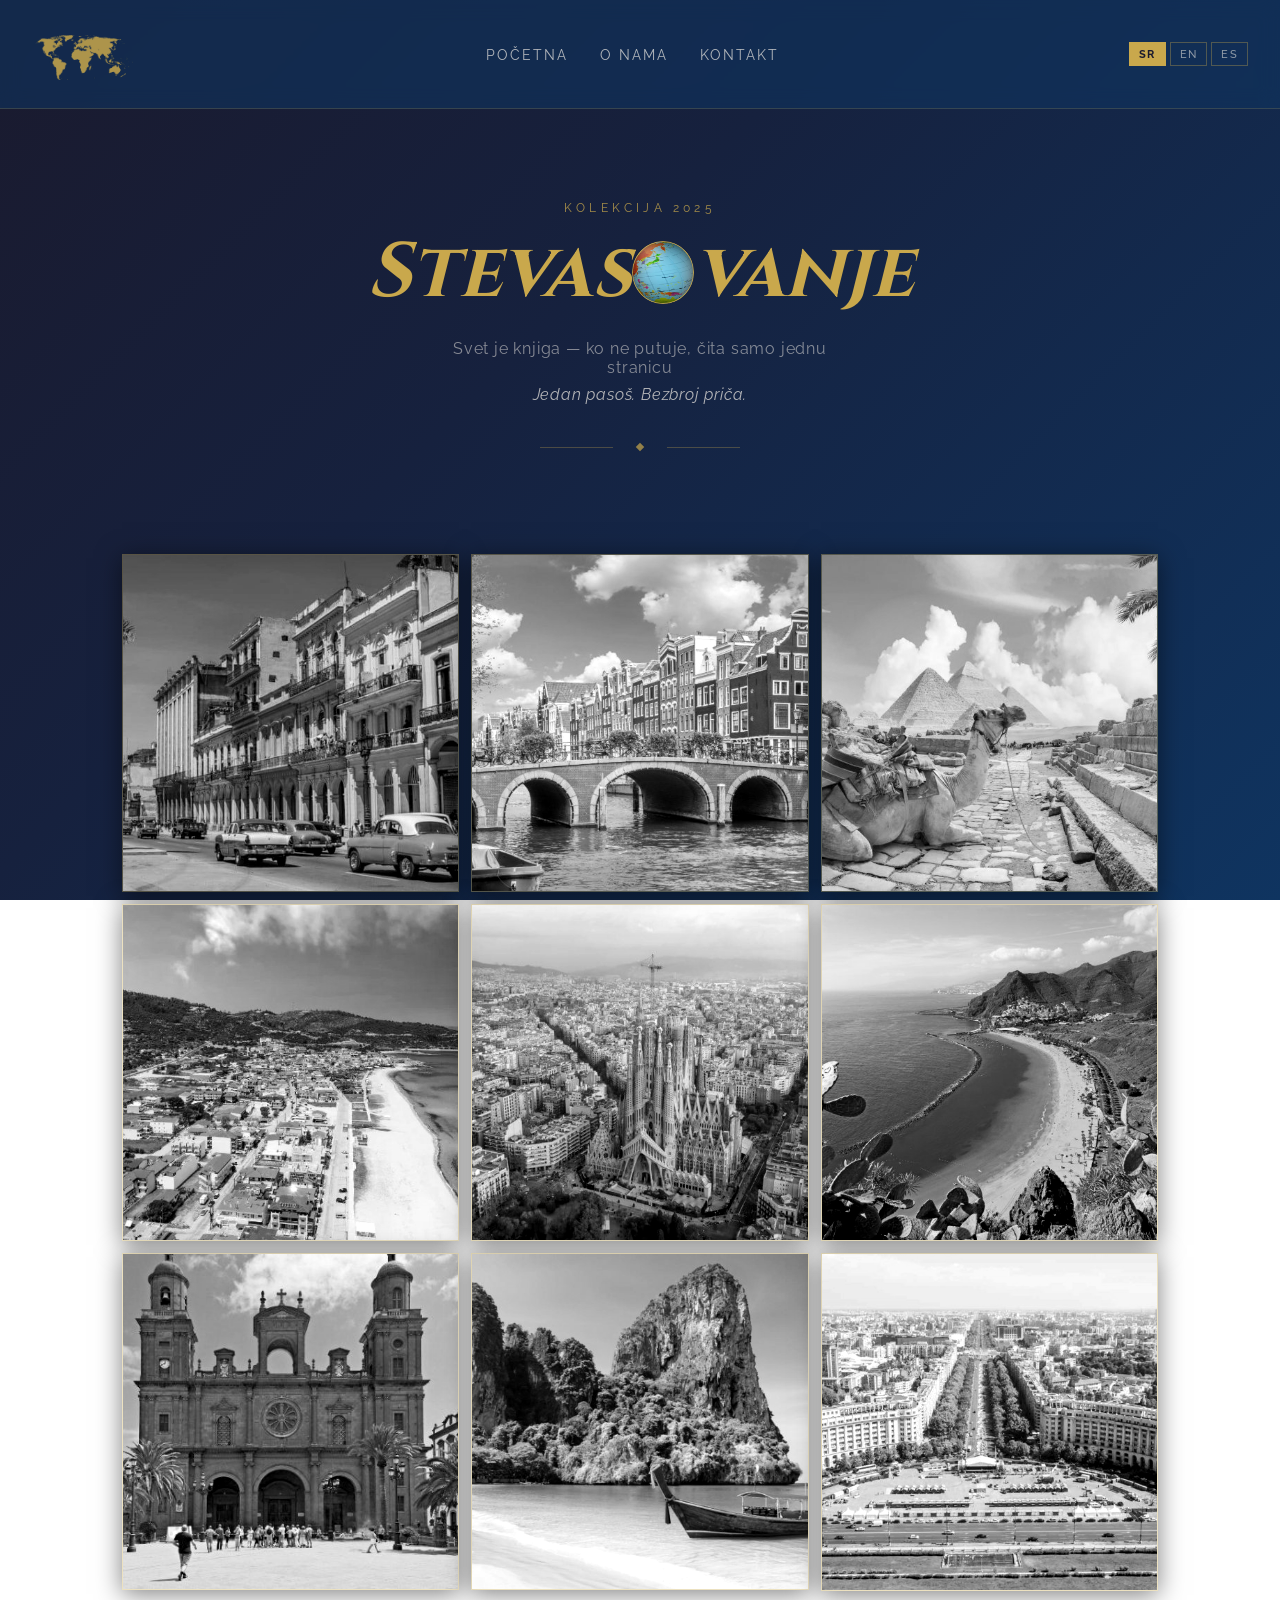
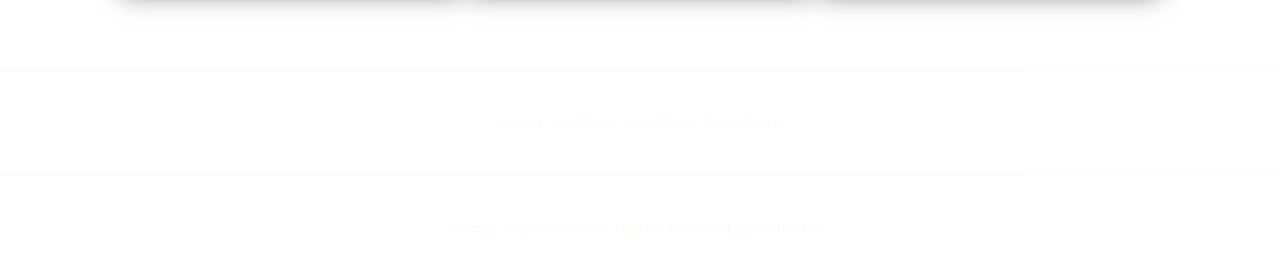
==== index.html @ 8afc9190 "REVERT TO 951b0dfa index.html - radna verzija" ====
<!DOCTYPE html>
<html lang="sr">
<head>
  <meta charset="UTF-8" />
  <meta name="viewport" content="width=device-width, initial-scale=1.0"/>
  <title>Galerija</title>
  <link rel="stylesheet" href="https://cdnjs.cloudflare.com/ajax/libs/bulma/0.9.4/css/bulma.min.css"/>
  <link href="https://fonts.googleapis.com/css2?family=Cinzel:wght@400;700&family=Raleway:wght@300;400;500&family=Lora:ital,wght@0,400;0,500;1,400&display=swap" rel="stylesheet"/>
  <style>
    :root {
      --gold: #c9a84c;
      --dark: #1a1a2e;
      --light: #f5f0e8;
    }

    *, *::before, *::after { box-sizing: border-box; }

    html, body {
      background: linear-gradient(135deg, #1a1a2e 0%, #16213e 40%, #0f3460 100%);
      background-attachment: fixed;
      color: var(--light);
      font-family: 'Raleway', sans-serif;
      margin: 0;
      padding: 0;
      min-height: 100vh;
    }

    /* WORLD MAP LOGO */
    .nav-worldmap {
      height: 60px;
      width: auto;
      display: block;
      opacity: 0.85;
      transition: opacity 0.3s;
    }
    .nav-logo:hover .nav-worldmap {
      opacity: 1;
    }
    @media (max-width: 768px) {
      .nav-worldmap { height: 42px; }
    }

    /* NAV */
    nav.navbar {
      background: rgba(15, 52, 96, 0.6);
      padding: 1.5rem 2rem;
      display: flex;
      justify-content: space-between;
      align-items: center;
      border-bottom: 1px solid rgba(201,168,76,0.2);
      position: sticky;
      top: 0;
      z-index: 100;
      backdrop-filter: blur(10px);
    }

    .nav-logo {
      font-family: 'Cinzel', serif;
      font-size: 1.5rem;
      color: var(--gold);
      letter-spacing: 0.1em;
      text-transform: uppercase;
    }

    .nav-links {
      display: flex;
      gap: 2rem;
      list-style: none;
      margin: 0;
      padding: 0;
    }

    .nav-links a {
      color: var(--light);
      text-decoration: none;
      font-size: 0.85rem;
      letter-spacing: 0.15em;
      text-transform: uppercase;
      opacity: 0.7;
      transition: opacity 0.3s, color 0.3s;
    }

    .nav-links a:hover {
      opacity: 1;
      color: var(--gold);
    }

    /* HERO */
    .hero-section {
      text-align: center;
      padding: 5rem 2rem 3rem;
    }

    .hero-eyebrow {
      font-size: 0.75rem;
      letter-spacing: 0.35em;
      text-transform: uppercase;
      color: var(--gold);
      opacity: 0.8;
      margin-bottom: 1rem;
    }

    .hero-title {
      font-family: 'Cinzel', serif;
      font-size: clamp(2.5rem, 6vw, 5rem);
      font-weight: 700;
      line-height: 1.1;
      margin: 0 auto 1.5rem;
      max-width: 700px;
      color: var(--light);
    }

    .hero-title span {
      color: var(--gold);
      font-style: italic;
    }

    .hero-subtitle {
      font-size: 1rem;
      opacity: 0.5;
      letter-spacing: 0.05em;
      max-width: 400px;
      margin: 0 auto;
    }

    /* DIVIDER */
    .divider {
      display: flex;
      align-items: center;
      gap: 1.5rem;
      max-width: 200px;
      margin: 2.5rem auto;
    }

    .divider-line {
      flex: 1;
      height: 1px;
      background: var(--gold);
      opacity: 0.3;
    }

    .divider-diamond {
      width: 6px;
      height: 6px;
      background: var(--gold);
      transform: rotate(45deg);
      opacity: 0.7;
    }

    /* GALLERY GRID */
    .gallery-section {
      padding: 1rem 2rem 5rem;
      max-width: 1100px;
      margin: 0 auto;
    }

    .gallery-grid {
      display: grid;
      grid-template-columns: repeat(3, 1fr);
      gap: 12px;
    }

    .gallery-item {
      position: relative;
      overflow: hidden;
      aspect-ratio: 1 / 1;
      cursor: pointer;
      border: 1px solid rgba(201,168,76,0.35);
      box-shadow: 0 4px 24px rgba(0,0,0,0.5);
      background: rgba(255,255,255,0.03);
    }

    .gallery-item img {
      width: 100%;
      height: 100%;
      object-fit: cover;
      display: block;
      filter: grayscale(100%) contrast(1.1);
      transition: filter 0.6s ease, transform 0.6s ease;
    }

    .gallery-item:hover img {
      filter: grayscale(0%) contrast(1.05);
      transform: scale(1.04);
    }

    /* Overlay caption */
    .gallery-overlay {
      position: absolute;
      bottom: 0;
      left: 0;
      right: 0;
      padding: 1.2rem 1rem 0.8rem;
      background: linear-gradient(to top, rgba(0,0,0,0.75) 0%, transparent 100%);
      transform: translateY(100%);
      transition: transform 0.4s ease;
      text-align: left;
    }

    .gallery-item:hover .gallery-overlay {
      transform: translateY(0);
    }

    .gallery-overlay-title {
      font-family: 'Cinzel', serif;
      font-size: 1rem;
      color: #fff;
      margin: 0;
    }

    .gallery-overlay-sub {
      font-size: 0.72rem;
      color: var(--gold);
      letter-spacing: 0.1em;
      text-transform: uppercase;
      margin-top: 2px;
    }

    /* Corner accents on hover */
    .gallery-item::before,
    .gallery-item::after {
      content: '';
      position: absolute;
      width: 20px;
      height: 20px;
      opacity: 0;
      transition: opacity 0.4s ease;
      z-index: 2;
      pointer-events: none;
    }

    .gallery-item::before {
      top: 8px;
      left: 8px;
      border-top: 1.5px solid var(--gold);
      border-left: 1.5px solid var(--gold);
    }

    .gallery-item::after {
      bottom: 8px;
      right: 8px;
      border-bottom: 1.5px solid var(--gold);
      border-right: 1.5px solid var(--gold);
    }

    .gallery-item:hover::before,
    .gallery-item:hover::after {
      opacity: 1;
    }

    /* FOOTER */
    footer {
      border-top: 1px solid rgba(201,168,76,0.15);
      text-align: center;
      padding: 2rem;
      font-size: 0.78rem;
      letter-spacing: 0.1em;
      opacity: 0.35;
      text-transform: uppercase;
    }

    /* FADE IN ANIMATION */
    @keyframes fadeUp {
      from { opacity: 0; transform: translateY(24px); }
      to   { opacity: 1; transform: translateY(0); }
    }

    .gallery-item {
      animation: fadeUp 0.6s ease both;
    }
    .gallery-item:nth-child(1) { animation-delay: 0.05s; }
    .gallery-item:nth-child(2) { animation-delay: 0.10s; }
    .gallery-item:nth-child(3) { animation-delay: 0.15s; }
    .gallery-item:nth-child(4) { animation-delay: 0.20s; }
    .gallery-item:nth-child(5) { animation-delay: 0.25s; }
    .gallery-item:nth-child(6) { animation-delay: 0.30s; }
    .gallery-item:nth-child(7) { animation-delay: 0.35s; }
    .gallery-item:nth-child(8) { animation-delay: 0.40s; }
    .gallery-item:nth-child(9) { animation-delay: 0.45s; }

    /* DESTINATION PAGE */
    .dest-page {
      display: none;
      position: fixed;
      top: 0; left: 0; right: 0; bottom: 0;
      background: linear-gradient(135deg, #1a1a2e 0%, #16213e 40%, #0f3460 100%);
      z-index: 1000;
      overflow-y: auto;
      animation: fadeIn 0.4s ease;
    }

    .dest-page.active {
      display: block;
    }

    @keyframes fadeIn {
      from { opacity: 0; }
      to   { opacity: 1; }
    }

    .dest-header {
      position: relative;
      height: 420px;
      overflow: hidden;
    }

    .dest-header-img {
      width: 100%;
      height: 100%;
      object-fit: cover;
      filter: brightness(0.55);
    }

    .dest-header-content {
      position: absolute;
      bottom: 2.5rem;
      left: 3rem;
    }

    .dest-back-btn {
      position: absolute;
      top: 1.5rem;
      left: 2rem;
      background: rgba(0,0,0,0.4);
      border: 1px solid rgba(201,168,76,0.5);
      color: var(--gold);
      font-family: 'Raleway', sans-serif;
      font-size: 0.8rem;
      letter-spacing: 0.15em;
      text-transform: uppercase;
      padding: 0.5rem 1.2rem;
      cursor: pointer;
      backdrop-filter: blur(6px);
      transition: background 0.3s, color 0.3s;
      z-index: 10;
    }

    .dest-back-btn:hover {
      background: var(--gold);
      color: #000;
    }

    .dest-title {
      font-family: 'Cinzel', serif;
      font-size: clamp(2rem, 5vw, 4rem);
      color: #fff;
      margin: 0 0 0.3rem;
      text-shadow: 0 2px 20px rgba(0,0,0,0.5);
    }

    .dest-subtitle-tag {
      font-size: 0.78rem;
      letter-spacing: 0.2em;
      text-transform: uppercase;
      color: var(--gold);
    }

    .dest-body {
      max-width: 900px;
      margin: 0 auto;
      padding: 3rem 2rem 5rem;
    }

    .dest-text {
      font-family: 'Raleway', sans-serif;
      font-size: 1.05rem;
      line-height: 1.9;
      color: rgba(245,240,232,0.85);
      margin-bottom: 3rem;
      white-space: pre-wrap;
    }

    .dest-text.placeholder {
      opacity: 0.35;
      font-style: italic;
    }

    .dest-gallery-title {
      font-family: 'Cinzel', serif;
      font-size: 1.5rem;
      color: var(--gold);
      margin-bottom: 1.2rem;
      padding-bottom: 0.6rem;
      border-bottom: 1px solid rgba(201,168,76,0.2);
    }

    .dest-gallery-grid {
      display: grid;
      grid-template-columns: repeat(3, 1fr);
      gap: 10px;
    }

    .dest-gallery-grid img {
      width: 100%;
      aspect-ratio: 4/3;
      object-fit: cover;
      border: 1px solid rgba(201,168,76,0.2);
      transition: transform 0.4s ease, filter 0.4s ease;
      filter: grayscale(100%);
    }

    .dest-gallery-grid img:hover {
      transform: scale(1.03);
      filter: grayscale(0%);
    }

    .dest-placeholder-gallery {
      text-align: center;
      padding: 3rem;
      border: 1px dashed rgba(201,168,76,0.25);
      color: rgba(245,240,232,0.3);
      font-style: italic;
      font-size: 0.9rem;
      letter-spacing: 0.05em;
    }


    /* ============ MOBILE RESPONSIVE ============ */
    @media (max-width: 768px) {

      /* NAV - hamburger menu */
      nav.navbar {
        padding: 1rem 1.2rem;
        flex-wrap: wrap;
        gap: 0;
        position: relative;
      }

      .nav-logo {
        font-size: 1.1rem;
      }



      .nav-links {
        display: none;
        flex-direction: column;
        gap: 0;
        width: 100%;
        padding: 0.5rem 0 1rem;
        border-top: 1px solid rgba(201,168,76,0.3);
        margin-top: 0.8rem;
        background: rgba(10, 30, 60, 0.97);
        position: absolute;
        top: 100%;
        left: 0;
        right: 0;
        z-index: 999;
        padding: 0.5rem 1.5rem 1rem;
        box-shadow: 0 8px 24px rgba(0,0,0,0.5);
      }

      .nav-links.open {
        display: flex;
      }

      .nav-links li {
        list-style: none;
        width: 100%;
      }

      .nav-links li a {
        display: block;
        padding: 1rem 0;
        font-size: 1rem;
        letter-spacing: 0.15em;
        border-bottom: 1px solid rgba(201,168,76,0.15);
        color: var(--light) !important;
        opacity: 1 !important;
      }

      .nav-links li:last-child a {
        border-bottom: none;
      }

      /* HERO */
      .hero-section {
        padding: 3rem 1.5rem 2rem;
      }

      .hero-subtitle {
        font-size: 0.9rem;
        max-width: 100%;
        padding: 0 0.5rem;
      }

      /* GALLERY */
      .gallery-section {
        padding: 0.5rem 0.8rem 3rem;
      }

      .gallery-grid {
        grid-template-columns: repeat(2, 1fr);
        gap: 8px;
      }

      /* On mobile show overlay always visible (no hover) */
      .gallery-overlay {
        transform: translateY(0);
        background: linear-gradient(to top, rgba(0,0,0,0.65) 0%, transparent 100%);
      }

      .gallery-item img {
        filter: grayscale(0%) contrast(1.05);
      }

      .gallery-overlay-title {
        font-size: 0.85rem;
      }

      .gallery-overlay-sub {
        font-size: 0.65rem;
      }

      /* DESTINATION PAGES */
      .dest-header {
        height: 280px;
      }

      .dest-header-content {
        left: 1.5rem;
        bottom: 1.5rem;
      }

      .dest-back-btn {
        top: 1rem;
        left: 1rem;
        padding: 0.4rem 0.9rem;
        font-size: 0.72rem;
      }

      .dest-body {
        padding: 2rem 1.2rem 4rem;
      }

      .dest-gallery-grid {
        grid-template-columns: repeat(2, 1fr);
      }

      .dest-text {
        font-size: 0.95rem;
        margin-bottom: 1.5rem;
      }

      /* O NAMA overlay grid */
      #page-onama .dest-body > div[style*="grid-template-columns:300px"] {
        display: block !important;
      }
    }

    @media (max-width: 480px) {
      .gallery-grid {
        grid-template-columns: 1fr;
        gap: 8px;
      }

      .hero-section {
        padding: 2rem 1rem 1.5rem;
      }

      .dest-header {
        height: 220px;
      }
    }

    /* Hide hamburger on desktop */
    .nav-hamburger {
      display: none;
    }

    @media (max-width: 768px) {
      .nav-hamburger {
        display: flex !important;
        flex-direction: column;
        gap: 6px;
        cursor: pointer;
        padding: 8px;
        background: rgba(201,168,76,0.15);
        border: 1px solid rgba(201,168,76,0.4);
        border-radius: 4px;
        z-index: 200;
      }

      .nav-hamburger span {
        display: block;
        width: 22px;
        height: 2px;
        background: var(--gold);
        transition: all 0.3s ease;
      }

      .nav-hamburger.open span:nth-child(1) { transform: rotate(45deg) translate(5px, 6px); }
      .nav-hamburger.open span:nth-child(2) { opacity: 0; }
      .nav-hamburger.open span:nth-child(3) { transform: rotate(-45deg) translate(5px, -6px); }
    }






    /* O NAMA GRID */
    .onama-grid {
      display: grid;
      grid-template-columns: 280px 1fr;
      gap: 3rem;
      align-items: start;
    }

    @media (max-width: 768px) {
      .onama-grid {
        grid-template-columns: 1fr !important;
        gap: 1.5rem !important;
      }
      .onama-grid > div:first-child {
        position: static !important;
        max-width: 200px;
        margin: 0 auto;
      }
      #page-onama .dest-body {
        padding: 1.5rem 1rem 3rem;
      }
      #page-onama h2 {
        font-size: 1.3rem !important;
      }
      #page-onama .dest-text {
        font-size: 0.9rem;
        margin-bottom: 1rem;
      }
    }

    /* CANVAS GLOBE - hero */
    .hero-title .globe-canvas {
      width: 0.82em;
      height: 0.82em;
    }
    .nav-logo .globe-canvas {
      width: 1.0em;
      height: 1.0em;
      top: -0.08em;
    }

    /* GLOBE O */
    .globe-o {
      display: inline-block;
      width: 0.82em;
      height: 0.82em;
      border-radius: 50%;
      overflow: hidden;
      vertical-align: middle;
      position: relative;
      top: -0.06em;
      border: 1.5px solid rgba(201,168,76,0.8);
      box-shadow: 2px 2px 10px rgba(0,0,0,0.5), inset -4px -3px 10px rgba(0,0,0,0.2);
      perspective: 400px;
    }
    .globe-o-nav {
      width: 1.0em;
      height: 1.0em;
      top: -0.1em;
    }
    .globe-img {
      width: 100%;
      height: 100%;
      object-fit: cover;
      border-radius: 50%;
      animation: spinY 6s linear infinite;
      transform-origin: center center;
    }
    @keyframes spinY {
      0%   { transform: rotateY(0deg); }
      100% { transform: rotateY(360deg); }
    }

    /* CANVAS GLOBE */
    .globe-canvas {
      display: inline-block;
      vertical-align: middle;
      border-radius: 50%;
      position: relative;
      top: -0.05em;
    }
    .hero-title .globe-canvas {
      width: 0.82em;
      height: 0.82em;
    }
    .nav-logo .globe-canvas {
      width: 1.0em;
      height: 1.0em;
      top: -0.08em;
    }

    /* REAL GLOBE SPIN */
    .real-globe-spin {
      display: inline-block;
      width: 0.85em;
      height: 0.85em;
      border-radius: 50%;
      background-image: var(--globe-img);
      background-size: 400% 100%;
      background-position: 0% center;
      animation: realSpin 8s linear infinite;
      box-shadow: 2px 2px 8px rgba(0,0,0,0.5), inset -3px -2px 8px rgba(0,0,0,0.25);
      vertical-align: middle;
      position: relative;
      top: -0.05em;
      border: 1.5px solid rgba(201,168,76,0.6);
      flex-shrink: 0;
    }

    .nav-logo .real-globe-spin {
      width: 1.1em;
      height: 1.1em;
      top: -0.1em;
    }

    @keyframes realSpin {
      0%   { background-position: 0% center; }
      100% { background-position: 400% center; }
    }

    /* GLOBE */
    .globe-wrap {
      display: inline-flex;
      align-items: center;
      vertical-align: middle;
      position: relative;
    }

    .globe-svg {
      display: inline-block;
      vertical-align: middle;
    }

    /* Hero globe size */
    .hero-title .globe-svg {
      width: 0.85em;
      height: 0.85em;
      margin: 0 0.02em;
      position: relative;
      top: -0.05em;
    }

    /* Nav globe size */
    .nav-logo .globe-svg {
      width: 1em;
      height: 1em;
      margin: 0 0.05em;
      position: relative;
      top: -0.1em;
    }

    @keyframes spinGlobe {
      from { transform: rotate(0deg); }
      to   { transform: rotate(360deg); }
    }

    .globe-lines {
      animation: spinGlobe 4s linear infinite;
      transform-origin: center center;
    }

    @keyframes glowPulse {
      0%, 100% { opacity: 0.7; }
      50%       { opacity: 1; }
    }

    .globe-glow {
      animation: glowPulse 2s ease-in-out infinite;
    }


    /* ============ BOOK READER (TEKST) ============ */
    .book-reader {
      background: rgba(255,255,255,0.04);
      border: 1px solid rgba(201,168,76,0.2);
      border-left: 3px solid rgba(201,168,76,0.6);
      border-radius: 4px;
      padding: 2.5rem 3rem;
      margin-bottom: 2rem;
      position: relative;
    }
    .book-pages {
      min-height: 720px;
      overflow: hidden;
      position: relative;
    }
    .book-page-slide {
      display: none;
      animation: bookPageIn 0.35s ease;
    }
    .book-page-slide.active {
      display: block;
    }
    @keyframes bookPageIn {
      from { opacity: 0; transform: translateX(18px); }
      to   { opacity: 1; transform: translateX(0); }
    }
    @keyframes bookPageInRev {
      from { opacity: 0; transform: translateX(-18px); }
      to   { opacity: 1; transform: translateX(0); }
    }
    .book-reader::before {
      content: '';
      position: absolute;
      left: 0; top: 0; bottom: 0;
      width: 4px;
      background: linear-gradient(to bottom, var(--gold), transparent);
      opacity: 0.5;
    }
    .book-page-text {
      font-family: 'Lora', serif;
      font-size: 1.05rem;
      line-height: 1.95;
      color: rgba(245,240,232,0.9);
      margin: 0 0 1.4rem;
      font-weight: 400;
    }
    .book-page-text:last-child { margin-bottom: 0; }
    .book-page-slide:first-child .book-page-text:first-child::first-letter {
      font-family: 'Cinzel', serif;
      font-size: 3.8rem;
      font-weight: 700;
      color: var(--gold);
      float: left;
      line-height: 0.75;
      margin: 0.08em 0.12em 0 0;
    }
    .book-nav {
      display: flex;
      align-items: center;
      justify-content: space-between;
      margin-top: 1rem;
      border-top: 1px solid rgba(201,168,76,0.15);
      padding-top: 1rem;
    }
    .book-btn {
      background: transparent;
      border: 1px solid rgba(201,168,76,0.4);
      color: var(--gold);
      font-family: 'Raleway', sans-serif;
      font-size: 0.78rem;
      letter-spacing: 0.12em;
      text-transform: uppercase;
      padding: 0.4rem 1rem;
      cursor: pointer;
      transition: background 0.3s, color 0.3s;
    }
    .book-btn:hover {
      background: var(--gold);
      color: #000;
    }
    .book-counter {
      font-size: 0.75rem;
      letter-spacing: 0.15em;
      color: rgba(201,168,76,0.6);
      text-transform: uppercase;
    }

    /* ============ PHOTO BOOK (GALERIJA) ============ */
    .photo-book {
      margin-bottom: 3rem;
    }
    .photo-book-stage {
      display: flex;
      align-items: center;
      gap: 1rem;
      margin-bottom: 1rem;
    }
    .photo-book-frame {
      flex: 1;
      position: relative;
      border: 1px solid rgba(201,168,76,0.3);
      overflow: hidden;
      background: #000;
    }
    .photo-book-frame img {
      width: 100%;
      aspect-ratio: 4/3;
      object-fit: cover;
      display: block;
      transition: opacity 0.2s ease;
    }
    .photo-book-label {
      position: absolute;
      bottom: 0; left: 0; right: 0;
      background: linear-gradient(to top, rgba(0,0,0,0.75), transparent);
      padding: 1.5rem 1rem 0.6rem;
      font-family: 'Cinzel', serif;
      font-size: 0.85rem;
      color: rgba(245,240,232,0.9);
      margin: 0;
    }
    .photo-nav-btn {
      background: rgba(201,168,76,0.12);
      border: 1px solid rgba(201,168,76,0.4);
      color: var(--gold);
      font-size: 1.4rem;
      width: 44px;
      height: 44px;
      cursor: pointer;
      transition: background 0.3s, color 0.3s;
      flex-shrink: 0;
      display: flex;
      align-items: center;
      justify-content: center;
    }
    .photo-nav-btn:hover {
      background: var(--gold);
      color: #000;
    }
    .photo-book-thumbs {
      display: flex;
      gap: 6px;
      flex-wrap: wrap;
      margin-top: 0.8rem;
    }
    .photo-thumb {
      width: 64px;
      height: 48px;
      object-fit: cover;
      cursor: pointer;
      border: 2px solid transparent;
      transition: border-color 0.2s, opacity 0.2s;
      opacity: 0.55;
      filter: grayscale(60%);
    }
    .photo-thumb.active, .photo-thumb:hover {
      border-color: var(--gold);
      opacity: 1;
      filter: grayscale(0%);
    }
    .photo-book-counter {
      font-size: 0.72rem;
      letter-spacing: 0.15em;
      color: rgba(201,168,76,0.55);
      text-transform: uppercase;
      margin-top: 0.5rem;
      text-align: right;
    }

    @media (max-width: 768px) {
      .book-reader { padding: 1.5rem 1.2rem 1rem; }
      .photo-thumb { width: 48px; height: 36px; }
      .photo-nav-btn { width: 36px; height: 36px; font-size: 1.1rem; }
    }

    
    /* ===== LANG SWITCHER ===== */
    .lang-switcher {
      display: flex;
      gap: 4px;
      align-items: center;
    }
    .lang-btn {
      background: transparent;
      border: 1px solid rgba(201,168,76,0.35);
      color: rgba(245,240,232,0.55);
      font-family: 'Raleway', sans-serif;
      font-size: 0.7rem;
      font-weight: 500;
      letter-spacing: 0.12em;
      padding: 4px 9px;
      cursor: pointer;
      transition: all 0.25s;
      text-transform: uppercase;
    }
    .lang-btn:hover {
      border-color: var(--gold);
      color: var(--gold);
    }
    .lang-btn.active {
      background: var(--gold);
      border-color: var(--gold);
      color: #1a1a2e;
      font-weight: 700;
    }
    .lang-translating {
      display: none;
      font-size: 0.72rem;
      color: rgba(201,168,76,0.6);
      letter-spacing: 0.1em;
      font-style: italic;
      margin-left: 8px;
    }
    .lang-translating.visible { display: inline; }
    @keyframes dotPulse {
      0%,100% { opacity: 0.3; } 50% { opacity: 1; }
    }
    .lang-translating::after {
      content: '...';
      animation: dotPulse 1.2s infinite;
    }
    @media (max-width: 768px) {
      .lang-switcher { gap: 3px; }
      .lang-btn { font-size: 0.65rem; padding: 3px 7px; }
    }
  
  /* ===== KNJIGA: desktop dve strane ===== */
  @media (min-width: 768px) {
    #page-kuba .dest-body { max-width: 1080px; width: 94%; margin: 0 auto; }
    .book-reader {
      background: #182035;
      border: 1px solid #c8a96e;
      border-radius: 6px;
      box-shadow: -8px 10px 40px rgba(0,0,0,0.7), 8px 10px 40px rgba(0,0,0,0.7);
      position: relative;
      padding: 0;
      overflow: hidden;
    }
    .book-reader::before {
      content: '';
      position: absolute;
      left: calc(50% - 1px);
      top: 0; bottom: 0;
      width: 2px;
      background: linear-gradient(180deg, rgba(106,73,32,0.6), #c8a96e 30%, #e8c97e 50%, #c8a96e 80%, rgba(106,73,32,0.6));
      z-index: 5;
      pointer-events: none;
    }
    .book-reader::after {
      content: '';
      position: absolute;
      inset: 0;
      background: linear-gradient(to right, rgba(0,0,0,0.14) 0%, transparent 6%), linear-gradient(to left, rgba(0,0,0,0.14) 0%, transparent 6%);
      pointer-events: none;
      z-index: 1;
    }
    .book-pages {
      display: flex !important;
      flex-direction: row !important;
      height: 560px;
      overflow: hidden;
    }
    .book-page-slide {
      display: none !important;
      flex: 1;
      padding: 2.8rem 3rem 5rem;
      min-width: 0;
      box-sizing: border-box;
      overflow: hidden;
      height: 560px;
      position: relative;
      z-index: 3;
    }
    .book-page-slide.active { display: block !important; }
    .book-page-slide.right-visible { display: block !important; }
    .book-page-text {
      color: #d4bc8a;
      font-family: 'Lora', Georgia, serif;
      font-size: 0.93rem;
      line-height: 1.88;
      white-space: pre-line;
      word-break: break-word;
      overflow-wrap: break-word;
      margin: 0;
      display: block;
    }
    .book-nav {
      position: absolute !important;
      bottom: 1rem;
      left: 0; right: 0;
      display: flex !important;
      justify-content: space-between;
      align-items: center;
      padding: 0 2.5rem;
      z-index: 10;
    }
    .book-page-nav-btn {
      background: transparent;
      border: 1px solid rgba(200,169,110,0.6);
      color: #c8a96e;
      padding: 0.28rem 1rem;
      font-size: 0.72rem;
      letter-spacing: 1.5px;
      border-radius: 2px;
      cursor: pointer;
    }
    .book-page-nav-btn:hover { background: rgba(200,169,110,0.12); border-color: #c8a96e; }
    #kuba-gcounter { color: rgba(200,169,110,0.7); font-size: 0.72rem; letter-spacing: 1px; }
  }
  /* ===== KNJIGA: mobilni jedna strana ===== */
  @media (max-width: 767px) {
    .book-reader {
      background: #182035;
      border: 1px solid rgba(200,169,110,0.5);
      border-radius: 8px;
      padding: 1.8rem 1.4rem 4.5rem;
      box-shadow: 0 8px 30px rgba(0,0,0,0.5);
      position: relative;
    }
    .book-page-slide { display: none !important; }
    .book-page-slide.active { display: block !important; }
    .book-page-slide.right-visible { display: none !important; }
    .book-page-text {
      color: #d4bc8a;
      font-family: 'Lora', Georgia, serif;
      font-size: 1.05rem;
      line-height: 1.88;
      white-space: pre-line;
      word-break: break-word;
      margin: 0;
    }
    .book-nav { position: absolute !important; bottom: 1rem; left: 0; right: 0; display: flex !important; justify-content: space-between; padding: 0 1.4rem; z-index: 5; }
    .book-page-nav-btn { border: 1px solid rgba(200,169,110,0.6); color: #c8a96e; background: transparent; padding: 0.35rem 0.9rem; font-size: 0.75rem; border-radius: 3px; }
    #kuba-gcounter { color: rgba(200,169,110,0.7); font-size: 0.75rem; }
  }

  @media (min-width: 768px) {
    #page-nocno-nebo .dest-body { max-width: 1080px; width: 94%; margin: 0 auto; }
    #amsterdam-pages { height: 800px !important; overflow: hidden !important; display: flex !important; flex-direction: row !important; min-height: unset !important; }
    #amsterdam-pages .book-page-slide { flex: 0 0 50% !important; width: 50% !important; height: 800px !important; overflow: hidden !important; padding: 3rem 3.8rem 5.5rem !important; box-sizing: border-box !important; display: none !important; min-height: unset !important; }
    #amsterdam-pages .book-page-slide.active { display: block !important; }
    #amsterdam-pages .book-page-slide.right-visible { display: block !important; }
  }
  @media (max-width: 767px) {
    #amsterdam-pages { overflow: hidden !important; }
    #amsterdam-pages .book-page-slide { overflow: hidden !important; display: none !important; }
    #amsterdam-pages .book-page-slide.active { display: block !important; }
  }

  </style>
<style id="kuba-book-css">
/* === CROSS-BROWSER: Chrome, Firefox, Safari, Opera, Edge, iPhone === */
* { -webkit-box-sizing: border-box; box-sizing: border-box; }

/* === DESKTOP: otvorena knjiga, dve stranice === */
@media screen and (min-width: 768px) {
  #page-kuba .dest-body {
    max-width: 1260px;
    width: 97%;
    margin: 0 auto;
  }
  .book-reader {
    background: #182035;
    border: 1px solid #c8a96e;
    -webkit-border-radius: 6px;
    border-radius: 6px;
    -webkit-box-shadow: -12px 14px 60px rgba(0,0,0,.8), 12px 14px 60px rgba(0,0,0,.8);
    box-shadow: -12px 14px 60px rgba(0,0,0,.8), 12px 14px 60px rgba(0,0,0,.8);
    position: relative;
    overflow: hidden;
  }
  .book-reader::before {
    content: '';
    position: absolute;
    left: calc(50% - 1px);
    top: 0; bottom: 0;
    width: 2px;
    background: -webkit-linear-gradient(top, rgba(106,73,32,.5), #c8a96e 25%, #ead48a 50%, #c8a96e 75%, rgba(106,73,32,.5));
    background: linear-gradient(180deg, rgba(106,73,32,.5), #c8a96e 25%, #ead48a 50%, #c8a96e 75%, rgba(106,73,32,.5));
    z-index: 10;
    pointer-events: none;
  }
  .book-reader::after {
    content: '';
    position: absolute;
    top: 0; right: 0; bottom: 0; left: 0;
    background:
      -webkit-linear-gradient(left, rgba(0,0,0,.12) 0%, transparent 6%),
      -webkit-linear-gradient(right, rgba(0,0,0,.12) 0%, transparent 6%);
    background:
      linear-gradient(to right, rgba(0,0,0,.12) 0%, transparent 6%),
      linear-gradient(to left, rgba(0,0,0,.12) 0%, transparent 6%);
    pointer-events: none;
    z-index: 1;
  }
  .book-pages {
    display: -webkit-box;
    display: -ms-flexbox;
    display: flex !important;
    -webkit-box-orient: horizontal;
    -webkit-box-direction: normal;
    -ms-flex-direction: row;
    flex-direction: row !important;
    -webkit-box-align: stretch;
    -ms-flex-align: stretch;
    align-items: stretch;
    overflow: hidden;
    position: relative;
    min-height: 800px;
  }
  .book-page-slide {
    display: none !important;
    -webkit-box-flex: 0;
    -ms-flex: 0 0 50%;
    flex: 0 0 50%;
    width: 50%;
    min-height: 800px;
    padding: 3rem 3.8rem 5.5rem;
    box-sizing: border-box;
    overflow: visible;
    position: relative;
    z-index: 3;
  }
  .book-page-slide.active {
    display: -webkit-box !important;
    display: -ms-flexbox !important;
    display: flex !important;
    -webkit-box-orient: vertical;
    -webkit-box-direction: normal;
    -ms-flex-direction: column;
    flex-direction: column;
  }
  .book-page-slide.right-visible {
    display: -webkit-box !important;
    display: -ms-flexbox !important;
    display: flex !important;
    -webkit-box-orient: vertical;
    -webkit-box-direction: normal;
    -ms-flex-direction: column;
    flex-direction: column;
  }
  .book-page-text {
    color: #d4bc8a;
    font-family: 'Lora', Georgia, 'Times New Roman', serif;
    font-size: 0.96rem;
    line-height: 2.0;
    white-space: pre-line;
    word-wrap: break-word;
    overflow-wrap: break-word;
    -webkit-hyphens: auto;
    -ms-hyphens: auto;
    hyphens: auto;
    margin: 0;
    -webkit-box-flex: 1;
    -ms-flex: 1;
    flex: 1;
    overflow: visible;
  }
  .book-nav {
    position: absolute !important;
    bottom: 1.3rem;
    left: 0; right: 0;
    display: -webkit-box !important;
    display: -ms-flexbox !important;
    display: flex !important;
    -webkit-box-pack: justify;
    -ms-flex-pack: justify;
    justify-content: space-between;
    -webkit-box-align: center;
    -ms-flex-align: center;
    align-items: center;
    padding: 0 3rem;
    z-index: 20;
  }
  .book-page-nav-btn {
    background: transparent;
    border: 1px solid rgba(200,169,110,.55);
    color: #c8a96e;
    padding: .32rem 1.2rem;
    font-size: .73rem;
    letter-spacing: 1.5px;
    -webkit-border-radius: 2px;
    border-radius: 2px;
    cursor: pointer;
    -webkit-transition: all .2s;
    transition: all .2s;
    -webkit-appearance: none;
    appearance: none;
  }
  .book-page-nav-btn:hover {
    background: rgba(200,169,110,.1);
    border-color: #c8a96e;
  }
  #kuba-gcounter {
    color: rgba(200,169,110,.65);
    font-size: .73rem;
    letter-spacing: 1px;
  }
}

/* === MOBILNI (iPhone, Android): jedna strana, čitljivo === */
@media screen and (max-width: 767px) {
  #page-kuba .dest-body {
    max-width: 100%;
    width: 100%;
    padding: 0;
  }
  .book-reader {
    background: #182035;
    border: 1px solid rgba(200,169,110,.45);
    -webkit-border-radius: 0;
    border-radius: 0;
    -webkit-box-shadow: none;
    box-shadow: none;
    position: relative;
    overflow: visible;
    margin: 0;
  }
  .book-pages {
    display: block !important;
    overflow: visible;
  }
  .book-page-slide {
    display: none !important;
    overflow: visible;
  }
  .book-page-slide.active {
    display: block !important;
    padding: 2.2rem 1.6rem 5.5rem;
    min-height: auto;
    overflow: visible;
  }
  .book-page-slide.right-visible {
    display: none !important;
  }
  .book-page-text {
    color: #d4bc8a;
    font-family: 'Lora', Georgia, 'Times New Roman', serif;
    font-size: 1.08rem;
    line-height: 1.95;
    white-space: pre-line;
    word-wrap: break-word;
    overflow-wrap: break-word;
    -webkit-hyphens: auto;
    hyphens: auto;
    margin: 0;
    overflow: visible;
    /* iPhone text rendering */
    -webkit-text-size-adjust: 100%;
    -webkit-font-smoothing: antialiased;
  }
  .book-nav {
    position: relative !important;
    display: -webkit-box !important;
    display: flex !important;
    -webkit-box-pack: justify;
    justify-content: space-between;
    -webkit-box-align: center;
    align-items: center;
    padding: 1rem 1.5rem 1.5rem;
    z-index: 5;
    margin-top: 1rem;
  }
  .book-page-nav-btn {
    border: 1px solid rgba(200,169,110,.55);
    color: #c8a96e;
    background: transparent;
    padding: .5rem 1.2rem;
    font-size: .82rem;
    -webkit-border-radius: 3px;
    border-radius: 3px;
    cursor: pointer;
    -webkit-appearance: none;
    appearance: none;
    /* iPhone tap highlight */
    -webkit-tap-highlight-color: transparent;
    touch-action: manipulation;
  }
  #kuba-gcounter {
    color: rgba(200,169,110,.65);
    font-size: .82rem;
  }
}
</style>












<!-- build:1774111624917 -->
</head>
<body>

  <!-- NAV -->
  <nav class="navbar">
    <a href="index.html" class="nav-logo" style="text-decoration:none;"><img 
      src="[data-uri]" 
      alt="Mapa sveta" 
      class="nav-worldmap"
    /></a>
    <button class="nav-hamburger" id="hamburger" onclick="toggleMenu()" aria-label="Meni"><span></span><span></span><span></span></button>
    <ul class="nav-links" id="nav-links">
      <li><a href="index.html">Početna</a></li>
      <li><a href="#" onclick="openOnama(); return false;">O nama</a></li>
      <li><a href="#" onclick="openKontakt(); return false;">Kontakt</a></li>
    </ul>
    <div style="display:flex;align-items:center;gap:8px;">
      <div class="lang-switcher" id="lang-switcher">
        <button class="lang-btn active" onclick="setLang('sr')">SR</button>
        <button class="lang-btn" onclick="setLang('en')">EN</button>
        <button class="lang-btn" onclick="setLang('es')">ES</button>
      </div>
      <span class="lang-translating" id="lang-translating">Prevođenje</span>
    </div>
  </nav>

  <!-- HERO -->
  <section class="hero-section">
    <p class="hero-eyebrow">Kolekcija 2025</p>
    <h1 class="hero-title"><span>Stevas<canvas class="globe-canvas" id="globeHero"></canvas>vanje</span></h1>
    <p class="hero-subtitle">Svet je knjiga — ko ne putuje, čita samo jednu stranicu</p>
    <p class="hero-subtitle" style="margin-top: 0.5rem; opacity: 0.7; font-style: italic;">Jedan pasoš. Bezbroj priča.</p>
    <div class="divider">
      <div class="divider-line"></div>
      <div class="divider-diamond"></div>
      <div class="divider-line"></div>
    </div>
  </section>

  <!-- GALLERY -->
  <section class="gallery-section">
    <div class="gallery-grid">

      <div class="gallery-item" data-dest="kuba" onclick="openPage('kuba')" style="cursor:pointer;">
        <img src="[data-uri]" alt="Šumski put"/>
        <div class="gallery-overlay">
          <p class="gallery-overlay-title">Kuba</p>
          <p class="gallery-overlay-sub">Karibi · Havana</p>
        </div>
      </div>

      <div class="gallery-item" data-dest="nocno-nebo" onclick="openPage('nocno-nebo')" style="cursor:pointer;">
        <img src="[data-uri]" alt="Amsterdam"/>
        <div class="gallery-overlay">
          <p class="gallery-overlay-title">Amsterdam</p>
          <p class="gallery-overlay-sub">Holandija · Kanali</p>
        </div>
      </div>
      <div class="gallery-item" data-dest="egipat" onclick="openPage('egipat')" style="cursor:pointer;">
        <img src="[data-uri]" alt="Jezero"/>
        <div class="gallery-overlay">
          <p class="gallery-overlay-title">Egipat</p>
          <p class="gallery-overlay-sub">Afrika · Piramide</p>
        </div>
      </div>

      <div class="gallery-item" data-dest="sarti" onclick="openPage('sarti')" style="cursor:pointer;">
        <img src="[data-uri]" alt="Slap"/>
        <div class="gallery-overlay">
          <p class="gallery-overlay-title">Sarti</p>
          <p class="gallery-overlay-sub">Grčka · Halkidiki</p>
        </div>
      </div>

      <div class="gallery-item" data-dest="barcelona" onclick="openPage('barcelona')" style="cursor:pointer;">
        <img src="[data-uri]" alt="Zalazak"/>
        <div class="gallery-overlay">
          <p class="gallery-overlay-title">Barcelona</p>
          <p class="gallery-overlay-sub">Španija · Sagrada Familia</p>
        </div>
      </div>

      <div class="gallery-item" data-dest="tenerife" onclick="openPage('tenerife')" style="cursor:pointer;">
        <img src="[data-uri]" alt="Ocean"/>
        <div class="gallery-overlay">
          <p class="gallery-overlay-title">Tenerife</p>
          <p class="gallery-overlay-sub">Španija · Plaža</p>
        </div>
      </div>

      <div class="gallery-item" data-dest="gran-canaria" onclick="openPage('gran-canaria')" style="cursor:pointer;">
        <img src="[data-uri]" alt="Planine"/>
        <div class="gallery-overlay">
          <p class="gallery-overlay-title">Gran Canaria</p>
          <p class="gallery-overlay-sub">Španija · Arhitektura</p>
        </div>
      </div>

      <div class="gallery-item" data-dest="tajland" onclick="openPage('tajland')" style="cursor:pointer;">
        <img src="[data-uri]" alt="Šuma"/>
        <div class="gallery-overlay">
          <p class="gallery-overlay-title">Tajland</p>
          <p class="gallery-overlay-sub">Azija · Plaža</p>
        </div>
      </div>

      <div class="gallery-item" data-dest="bukurest" onclick="openPage('bukurest')" style="cursor:pointer;">
        <img src="[data-uri]" alt="Polje"/>
        <div class="gallery-overlay">
          <p class="gallery-overlay-title">Bukurešt</p>
          <p class="gallery-overlay-sub">Rumunija · Prestonica</p>
        </div>
      </div>



    </div>
  </section>

  <!-- FOOTER -->
  <footer>
    <p>© 2025 Galerija · Sva prava zadržana</p>
  </footer>


  <!-- DESTINATION PAGES -->

  <div class="dest-page" id="page-gran-canaria">
    <div class="dest-header">
      <img class="dest-header-img" id="hero-img-gran-canaria" src="" alt="Gran Canaria"/>
      <button class="dest-back-btn" onclick="closePage()">← Nazad</button>
      <div class="dest-header-content">
        <p class="dest-subtitle-tag">Španija · Arhitektura</p>
        <h2 class="dest-title">Gran Canaria</h2>
      </div>
    </div>
    <div class="dest-body">
      <p class="dest-text placeholder" id="text-gran-canaria">Tekst o destinaciji Gran Canaria biće dodat uskoro...</p>
      <h3 class="dest-gallery-title">Galerija</h3>
      <div class="dest-gallery-grid" id="gallery-gran-canaria">
        <div class="dest-placeholder-gallery" style="grid-column: 1/-1;">
          Slike galerije za Gran Canaria biće dodate uskoro...
        </div>
      </div>
    </div>
  </div>

  <div class="dest-page" id="page-tenerife">
    <div class="dest-header">
      <img class="dest-header-img" id="hero-img-tenerife" src="" alt="Tenerife"/>
      <button class="dest-back-btn" onclick="closePage()">← Nazad</button>
      <div class="dest-header-content">
        <p class="dest-subtitle-tag">Španija · Plaža</p>
        <h2 class="dest-title">Tenerife</h2>
      </div>
    </div>
    <div class="dest-body">
      <p class="dest-text placeholder" id="text-tenerife">Tekst o destinaciji Tenerife biće dodat uskoro...</p>
      <h3 class="dest-gallery-title">Galerija</h3>
      <div class="dest-gallery-grid" id="gallery-tenerife">
        <div class="dest-placeholder-gallery" style="grid-column: 1/-1;">
          Slike galerije za Tenerife biće dodate uskoro...
        </div>
      </div>
    </div>
  </div>

  <div class="dest-page" id="page-tajland">
    <div class="dest-header">
      <img class="dest-header-img" id="hero-img-tajland" src="" alt="Tajland"/>
      <button class="dest-back-btn" onclick="closePage()">← Nazad</button>
      <div class="dest-header-content">
        <p class="dest-subtitle-tag">Azija · Plaža</p>
        <h2 class="dest-title">Tajland</h2>
      </div>
    </div>
    <div class="dest-body">
      <p class="dest-text placeholder" id="text-tajland">Tekst o destinaciji Tajland biće dodat uskoro...</p>
      <h3 class="dest-gallery-title">Galerija</h3>
      <div class="dest-gallery-grid" id="gallery-tajland">
        <div class="dest-placeholder-gallery" style="grid-column: 1/-1;">
          Slike galerije za Tajland biće dodate uskoro...
        </div>
      </div>
    </div>
  </div>

  <div class="dest-page" id="page-egipat">
    <div class="dest-header">
      <img class="dest-header-img" id="hero-img-egipat" src="" alt="Egipat"/>
      <button class="dest-back-btn" onclick="closePage()">← Nazad</button>
      <div class="dest-header-content">
        <p class="dest-subtitle-tag">Afrika · Piramide</p>
        <h2 class="dest-title">Egipat</h2>
      </div>
    </div>
    <div class="dest-body">
      <div class="book-reader">
        <div class="book-pages" id="egipat-pages">
          <p class="book-page-text" id="egipat-para-text"></p>
        </div>
        <div class="book-nav">
          <button class="book-btn" id="egipat-prev" onclick="egipatPrev()">← Prethodna</button>
          <span class="book-counter" id="egipat-counter"></span>
          <button class="book-btn" id="egipat-next" onclick="egipatNext()">Sledeća →</button>
        </div>
      </div>
      <div id="egipat-counter-outer" style="text-align:center;font-size:0.85rem;color:rgba(200,169,110,0.8);letter-spacing:0.15em;padding:0.6rem 0 0.2rem;font-family:Lora,Georgia,serif;"></div>
      <h3 class="dest-gallery-title">Galerija</h3>
      <div class="dest-gallery-grid" id="gallery-egipat">
        <div class="dest-placeholder-gallery" style="grid-column: 1/-1;">
          Slike galerije za Egipat biće dodate uskoro...
        </div>
      </div>
    </div>
  </div>

  <div class="dest-page" id="page-kuba">
    <div class="dest-header">
      <img class="dest-header-img" id="hero-img-kuba" src="" alt="Kuba"/>
      <button class="dest-back-btn" onclick="closePage()">← Nazad</button>
      <div class="dest-header-content">
        <p class="dest-subtitle-tag">Karibi · Havana</p>
        <h2 class="dest-title">Kuba</h2>
      </div>
    </div>
    <div class="dest-body">

      <!-- TEKST KNJIGA -->
      <div class="book-reader">
        <div class="book-pages" id="kuba-pages">
          <p class="book-page-text" id="kuba-para-text"></p>
        </div>
        <div class="book-nav">
          <button class="book-btn" id="kuba-prev" onclick="kubaPrev()">&#8592; Prethodna</button>
          
          <button class="book-btn" id="kuba-next" onclick="kubaNext()">Sledeća &#8594;</button>
        </div>
      </div>

      <!-- GALERIJA KNJIGA -->
      <h3 class="dest-gallery-title" style="margin-top:3rem;">Galerija</h3>
      <div class="photo-book">
        <div class="photo-book-stage">
          <button class="photo-nav-btn" onclick="kubaGPrev()">&#8592;</button>
          <div class="photo-book-frame">
            <img id="kuba-gimg" src="" alt="" style="width:100%;aspect-ratio:4/3;object-fit:cover;display:block;transition:opacity 0.25s;"/>
            <p class="photo-book-label" id="kuba-glabel"></p>
          </div>
          <button class="photo-nav-btn" onclick="kubaGNext()">&#8594;</button>
        </div>
        <div class="photo-book-thumbs" id="kuba-thumbs"></div>
        <p class="photo-book-counter" id="kuba-gcounter"></p>
      </div>

    </div>
  </div>

  <script>
  var KUBA_PARA = ["✦  K U B A\nPutopis s kraja sveta — Decembar 2017.\n\n'Morate ostati u Havani minimum deset dana —\nda osetite Havanu, i da Havana oseti vas.'\n\n─────────────────────\nP R O L O G  ·  Kafić na Vidikovcu\n─────────────────────\n\nPostoje putovanja koja planirate godinama. Gledate slike, čitate putopise, obećavate sebi da ćete jednog dana otići tamo. I onda život nekako uvek ubaci nešto preče.\n\nA postoje i ona druga putovanja — ona koja počnu potpuno spontano, uz kafu i neku usputnu rečenicu koja u tom trenutku zvuči kao šala.","Sve počinje u jednom beogradskom kafiću, negde u februaru 2017. Napolju zima, unutra toplo, a na zidovima fotografije koje me gledaju kao nemi poziv — plaže, palme, more boje tirkiza. Kuba. Ime koje sam godinama nosio u sebi kao neku tihu opsesiju.\n\nSedim sa drugarom. Klasičan balkanski razgovor, bez početka i bez kraja. Tapete na zidu kafića na Vidikovcu, oblepljene egzotičnim plažama, nekako su skrenule razgovor tamo gde je i trebalo da završi.\n\n— Bi li išao na Kubu?\n\nIskreno, očekivao sam odgovor tipa: 'Ma vazi, kad dobijemo na lotou.' Ali drugar samo sleže ramenima i kaže:\n\n— A što da ne.\n\nĆutali smo nekoliko sekundi. Obojica smo shvatili da smo upravo izgovorili nešto što možda i nije šala.","Tako je, otprilike, počela cela priča — tiha, postepena, punjena istraživanjem, čitanjem blogova i putopisa, gledanjem videa i skupljanjem novčanica.\n\nMoja životna želja bila je da rođendan proslavim na Kubi. Taj datum, početak decembra, savršeno se poklapao sa kubanskom zimom: bez uragana, bez kiše, sa prijatnom temperaturom koja u Beogradu ne postoji ni u junu.\n\nKartu kupujemo krajem oktobra — 590 evra sa presedanjem u Parizu. Kod nas bismo rekli: skupo. Tamo ćemo shvatiti da je to bila najpovoljnija investicija u životu.\n\nOnog trenutka kada kliknete 'kupite kartu', putovanje prestane da bude ideja. Postane stvarno. Jer više nema nazad.","─────────────────────\nPoglavlje I\nŠarl de Gol i jedanaest sati iznad okeana\n─────────────────────\n\nŠesti decembar. Dan polaska. Uzbuđenje je takvo da jedva može da stane u prtljag. Odlazimo ka aerodromu 'Nikola Tesla' sa onim nervoznim veseljem koje prati svaki odlazak u nepoznato.\n\nZa mene, ovo je bio prvi prekookeanski let — sve ranije iskustvo svodilo se na ATR, mali propelerski avion do Tivta, koji mi se uvek činio kao da pilot vozi autobus kroz oblake.\n\nPariz nas dočekuje onako kako Pariz jedino i može — grandiozno i indiferentno. Šarl de Gol aerodrom je grad za sebe: beskrajni hodnici, reke putnika sa svih strana sveta, table na svim jezicima.","Dok čekamo presedanje, pronalazimo Sony PlayStation konzolu namenjenu putnicima — sitnica koja pretvara čekanje u fudbalski turnir.\n\nSledi ukrcavanje. Jedanaest sati iznad Atlantika.\n\nU početku gledate filmove. Posle nekog vremena pokušavate da spavate. Posle toga gledate mapu leta svakih deset minuta da vidite da li ste bar malo bliže. A onda kapetan kaže:\n\n— Poštovani putnici, uskoro sletamo u Havanu.\n\nTada shvatite da ste stvarno prešli okean. I da nema više tapeta na zidu.","Sleteli smo u Havanu oko šest popodne po njihovom vremenu — Havana je šest sati iza Beograda, što znači da je moje telo mislilo da je ponoć, ali sunce je još uvek napolju imalo neke planove.\n\nPrva stvar koja te udari kada izađeš sa aerodroma je temperatura. Iz stvarne beogradske zime — one sive, mokre, u kojoj svi hodaju nagnuti napred — pravo na prijatnih 25 stepeni. Vazduh je bio gust, topao, blago slankast. Kao da ste otvorili vrata saune, samo lepše.\n\nU tom trenutku sam pomislio:\n\n— Ako je ovo njihova zima, ja bih mogao ovde ozbiljno da razmislim o preseljenju.","─────────────────────\nPoglavlje II\nPrva noć — taksisti, baka Marija i miris Havane\n─────────────────────\n\nNaravno, kao na svakom aerodromu na svetu, odmah su nas dočekali taksisti. Samo što su ovi kubanski nekako — posebno motivisani. Svaki ima taksi. Ali ima i stan koji izdaje. I brata koji ima još bolji stan. I đaka koji vodi restoran. I prijatelja koji pravi najbolje cigare na Kubi. Sve to u roku od trideset sekundi.\n\nSrećom, znao sam osnovno pravilo — vožnja do centra ne bi trebalo da košta više od 25 dolara. Posle malo pregovaranja dobili smo tu cenu. Mala pobeda za prvi dan.","Taksista, naravno, ima i predlog za smeštaj. Obilazimo dva mesta u starom delu grada koja nam se ne sviđaju, a onda — treća sreća — nailazimo na baku Mariju.\n\nNjen stan se nalazi na Calle Habana, ulici koja seče staru Havanu poput naše Čika Ljubine. Smeštaj koji tamo nude zove se casa particular — doslovno: privatna kuća. Živite zajedno sa vlasnicima, vi u jednoj sobi, oni u drugoj. Vlasnici plaćaju porez državi — često i do devedeset posto prihoda. Dogovaramo cenu od trideset dolara po noći.\n\nBaka Marija nas je dočekala kao da smo joj unuci koji su se vratili iz vojske. Odmah je ponudila kafu i čaj. Donela veliku zaledenu flašu vode.","Na Kubi je flaširana voda skupa za lokalno stanovništvo, pa mnogi prokuvaju vodu pa je zamrznu — da bude bakteriološki ispravna. Problem je jedino što ta voda, i pored svih tih procesa, ima karakter. I miris. I ukus.\n\nPosle prvog gutljaja pogledali smo se i u isto vreme rekli:\n\n— Ajde ipak da nađemo prodavnicu.\n\nPrva noć u Havani. Nisam očekivao Las Vegas. Ali nisam ni očekivao ovako slabu uličnu rasvetu. Mrak koji podseća na restrikcije struje iz devedesetih, polumračne ulice, zgrade koje kao da čuvaju neku tajnu. I taj miris.","Miris Havane — to je nešto što se ne može objasniti, samo doživeti. Nešto kao onaj stari šifonjer od orahovine kod babe na selu, pun njenih stvari, pomešan sa vlagom, memlom i mirisom ulice oprane onom istom vodom sa karakterom. Starina i vlažnost i nešto sasvim posebno — što ćemo celog putovanja zvati jednostavno: miris Havane.\n\nU mraku, jedina svetla tačka je El Capitolio. Kupola visoka devedeset dva metra, prkosno sjajnija od svih okolnih zgrada. Nekadašnje sedište kubanskog parlamenta, građeno po uzoru na Belu kuću u Vašingtonu — samo četiri metra viša i impozantnija, kao tihi politički revanšizam koji traje decenijama.","Na kraju smo pronašli vodu kroz mali prozor jedne kuće koji je služio kao improvizovana prodavnica. Naravno da su nas odrali. Ali umorni i iscrpljeni, nismo pitali za cenu.\n\nKupili smo dve flaše, vratili se u smeštaj i večerali ono što smo poneli iz Srbije.\n\nPlazma keks.\nSmoki.\nDva Balkanca na Karibima.\nGastronomski vrhunac.\n\nTe večeri smo zaspali gotovo momentalno. I dok sam tonuo u san pomislio sam:\n\n— Dobroo… ovo bi mogla da bude jako dobra priča.\n\nAli nisam imao pojma koliko.","─────────────────────\nPoglavlje III\nJutarnji sokovi i razočaranje u kafiću\n─────────────────────\n\nNovo jutro. Bogat doručak u trpezariji bake Marije — jaja, neka vrsta šunke, paradajz, ananas i, pre svega, sveže ceđeni sok od guajave.\n\nTaj sok. Ni pre ni posle nisam znao šta je guajava, ali taj ukus — voćan, aromatičan, nepoznat, savršen — pamtim kao jedan od najlepših prvih zalogaja u životu. Kao što sve čarolije vremenom gube sjaj, i guajava je tu podlegla sudbini ponavljanja: na svakom ćošku džem, čokoladice, pite od guajave... Pa je onaj prvi umami ukus polako bledeo. Kubancima je to voće kao šljiva kod nas — raste svuda i niko ga ne slavi.\n\nPosle doručka: šorts, majica, sunčano decembarsko jutro i šetnja Havanom.","Ono što je noć skrivala, dan razotkriva. I to bez milosti. Zgrade koje su nekada bile veličanstvene sada izgledaju kao da su godinama čekale obnovu koja nikad nije stigla. Boje su izbledele ili sasvim otpale.\n\nI ipak — sve to ima neku čudnu lepotu, onaj specifični šarm zapuštenog koji je nekad sjajio. Havana je kao jedna stara, umorna operska diva koja nije izgubila sav ponos, ali je odavno izgubila teret za lepe haljine.\n\nOdlučujemo da svratimo u Café El Escorial na Trgu Plaza Vieja. Naručujemo kafu.\n\nPola sata čekanja.\n\nU tom čekanju ne progovaramo ni reč. To nije bila Kuba o kojoj sam čitao. Da sam mogao, vratio bih se sutradan kući.","I onda — ni od kuda — čovek koji seda za naš sto i na čistom maternjem jeziku kaže:\n\n— Momci, kako ste mi. Dobrodošli u Havanu.\n\nZaprepašćenje. Nismo razgovarali. Nije mogao da čuje odakle smo.\n\n— Ne čudite se. Prepoznajem lica sa našeg podneblja.\n\nTaj čovek — koga ću od tog trenutka zvati Brat Kubanski, i dan danas je tako memorisan u mom telefonu — promenio je sve. Seo je za naš sto i otvorio sasvim drugu priču o Havani.\n\nČovek koji je pre deset godina morao da potraži daleku zemlju da bi pobegao od nekih problema. I koji je toliko zavoleo Kubu da se, i pošto su se problemi rešili, vraća dva puta godišnje po mesec dana.","Pošto je kafa postala puno prijatnija, iznosimo mu plan koji smo mesecima sastavljali — da obiđemo celo ostrvo, po dva-tri dana po mestu.\n\n— Pogrešno!\n\nUzviknuo je. Toplo, ali odlučno.\n\n— Morate ostati u Havani minimum deset dana. Da osetite Havanu i da Havana oseti vas. Da je prihvatite i da ona prihvati vas.\n\nU tom trenutku nisam znao šta to znači. Tek kasnije mi je bilo jasno zašto je to istinito. I desilo se tačno tako.","─────────────────────\nPoglavlje IV\nNovi prijatelji, stari kabrioleti i Havana\n─────────────────────\n\nBrat Kubanski nas upoznaje sa još nekoliko naših sunarodnika i Havana dobija sasvim novi smisao. Nalazi nam i bolji smeštaj — za dvadeset dolara, na još boljoj lokaciji.\n\nSledećeg jutra nas vodi u hotel — jer svaki hotel ima pristupnu tačku za internet. Kuba i internet su skoro mitska kombinacija: pokrivenost je mala, pristup se kupuje putem kartica 'greb-greb'. Brzina? Kao dial-up iz devedesetih.\n\nKuba spada u jednu od najsigurnijih zemalja sveta — zbog režima koji vlada tamo dugo. U žargonu tamo kažu da od dva miliona stanovnika, milion radi za policiju, vojsku i tajnu službu.","Zatim dolazi ono što sam priželjkivao: obilazak Havane u pravom stilu.\n\nKabriolet Ševrolet, godište 1952. Hrom sjaji pod decembarskim suncem, motor gunđa kao stari lav koji još uvek ima snage. Za četrdeset dolara dobijamo dva sata vožnje umesto jednog.\n\nHavana se deli na tri dela: Stara Havana sa kolonijalnom arhitekturom; Vedado, moderniji deo — nešto kao naš Novi Beograd; i Miramar, luksuzniji kvart uz more — naše Dedinje.\n\nVozimo se uz šetalište Malecón — betonski nasip koji deli grad od mora, mesto susreta i tihih posmatranja zalaska sunca. Kockice u glavi se polako slažu.\n\nRučak za četvoricu — četrdeset dolara. Bogatiji smo za jedno od najlepših ručkova u životu.","─────────────────────\nAntony sa balkona\n─────────────────────\n\nPoslednje jutro kod bake Marije. Probudio sam se pre alarma. Izašao sam na balkon da popušim jutarnju cigaretu. Havana se polako budila ispod mene — ulica još polumrtva, negde daleko lavež nekog psa, miris kafe koji se probijao kroz prozore susednih kuća.\n\nSa balkona, neko mi je mahnuo i na španskom poželeo dobro jutro. Odgovarao sam jedino što sam umeo:\n\n— Buenos días.\n\nA on će meni, bez oklevanja, bez akcenta — na čistom srpskom:\n\n— Kako si brate?\n\nOstao sam da stojim sa cigaretom između prstiju, potpuno zanemen.","Zvao se Antony. Prezivao se Vučić, vukao poreklo iz Crne Gore. Roditelje mu je Amerika progutala pre četrdesetak godina. Govori srpski sa nekim čudnim zaostatkom — kao princ na pola puta između Beograda i Njujorka.\n\nDoputovao iz Argentine s drugarom od malena, planirao da ostane svega pet do sedam dana. Baka Marija mu je pomenula da su gore smešteni neki Balkanci. I evo ga — na našem balkonu, sa cigaretom, kao da se znamo oduvek.\n\nPrijateljstva koja nastaju na tuđim balkonima, uz jutarnju cigaretu i Havanu koja se budi ispod vas, često su i najdugotrajnija.","─────────────────────\nPoglavlje V\nNoć u Fabrici i Maria\n─────────────────────\n\nRum smo kupili za tri dolara. Prave ga od šećerne trske koja raste na svakom ćošku ostrva. Otvaramo flašu sa iščekivanjem — i odmah razočaranje. Ovo nije onaj 'mornarički' ukus — ovo je jača stvar, negde između rakije i konjaka. Ali Kuba nije rum iz flaše. Kuba je rum u koktelima, a kubanski kokteli su drugačija priča.\n\nTuk-tukom stižemo u Fabriku. Fabrica de Arte Cubano — napuštena fabrika ulja pretvorena u nešto što se teško opisuje jednom rečju: diskoteka, koncertna dvorana, umetnička galerija, bar i restoran — sve pod jednim krovom. Na ulazu dobijate karticu; pri izlasku plaćate zbir.","Dolaze i turisti i domaći. Muzika je drugačija svake večeri. Preoduševljeni smo toliko da naredne tri večeri odlazimo bez razmišljanja, i svaki put vodimo nove ljude — i crnogorsku ekipu i Brata Kubanskog, koji nikad ranije nije bio tamo.\n\nTe prve noći, pred kraj žurke, upoznajem Mariu — prelepu Kubanku čiji osmeh pleni i toj noći daje posebnu čar.\n\nOd te noći, mišljenje o Kubi mi se menja drastično. Iz onog tihog razočaranja i misli o povratku kući — za četrdeset osam sati sam, iz podruma stigao liftom na peti sprat.","─────────────────────\nPoglavlje VI\nHotel Nacional i plaža Santa Maria\n─────────────────────\n\nHotel Nacional. Fasada iz 1930-ih, palme ispred ulaza, pogled na Malecón i more iza njega. Simbol Havane koji pamti i Franka Sinatru i Ernesta Hemingveja.\n\nU ovom hotelu je 1946. održan čuveni sastanak američke mafije — organizovao ga je Lucky Luciano. Taj skup je decenijama posle nadahnjivao pisce i reditelje. Sedi u bašti na stolici i pokušavaš da zamišljaš sve to.\n\nBrat Kubanski naručuje bend da zasvira Mal agueña Salerosa. Prava ljubavna pesma, retka na Kubi. Sviraju je sporo, kao da znaju da je vreme danas naše.","Playža Santa Maria — dvadesetak kilometara od centra. Beli pesak, palme koje se ljuljaju u blagom povetarcu, tirkizno more koje ne zna za decembar. Kupamo se, ispijamo koktele, probijamo sveži kokos.\n\nTu, na plaži, počinjem dublje da razmišljam o paradoksu ove zemlje.\n\nDoktor zarađuje četrdeset dolara mesečno. Policajac trideset. A taksista za jednu vožnju uzme lekarovu mesečnu platu. Korupcija je svuda, sitne prevare normalne — a ona ustrajnost kojom vas vuku za rukav na ulici nije bahatost. To je borba za preživljavanje.\n\nTo putovanje mi je puno toga promenilo. Ono osnovno: da složim u glavi šta mi je zaista važno u životu.","─────────────────────\nPoglavlje VII\nViñales — dolina duvana\n─────────────────────\n\nViñales. Dolina usred brdovitog terena, dva i po sata vožnje od Havane, gde se uzgaja duvan od kojeg nastaje kubanska cigara.\n\nPre polaska, vodič Miguel mora da sipa gorivo — ali ne na pumpi. Sa trećeg sprata spuštaju se dve kante benzina na kanap. Kusturica bi bio zadovoljan.\n\nZeleni Ford Fairlane, godište 1955, kreće prema dolini kroz sela jarkih pastelnih boja — svaka kućica sa tremom i stolicom za ljuljanje, kao iz kaubojskog filma.\n\nVidikovac Mirador Los Jazmines — panoramski pogled na dolinu i karakteristične mogotes: zaobljena brda koja kao džinovski mekani lonci stoje posuti po ravnici. Fotografije ne uspevaju da prenesu ovu sliku. Neke stvari ostaju samo u sećanju.","Farma duvana. Domaćin nas vodi kroz ceo proces — od sadnje do ručnog savijanja cigara. Postoje tri vrste: Cohiba od najboljeg lista; Montecristo od centralnog; i Romeo y Julieta, od najnižeg. Svaki uzgajivač 90% svog prinosa daje državi. Suludo!\n\nCueva del Indio — pećina kroz koju se vozi čamcem. Hladan vazduh unutra kao lek posle vruće dolinske šetnje.\n\nNa kraju: Mural de la Prehistoria — ogroman fresko na steni, naslikan 1960-ih, koji prikazuje evoluciju i drevnu floru doline. Ručak uz muziku uživo. Povratak u sumrak, nebo iznad mogotesa boja narandže i roze.","─────────────────────\nPoglavlje VIII\nTvrđave i pozajmljenih sto dolara\n─────────────────────\n\nTrajektom prelazimo havansku luku. Mali, iznuren brod koji izgleda kao da je preživeo revoluciju. Karta košta kao dvadeset dinara. Na drugoj obali: Castillo de los Tres Reyes del Morro — tvrđava koja čuva ulaz u luku od šesnaestog veka.\n\nSa tog mesta se pruža pogled na celu Havanu odjednom — kao razglednica koja je previše lepa da bude stvarna.\n\nSvako veče u devet, vojnici oblače španske uniforme i top ispaljuje hitac koji odzvanja lukom. Bio je to nekad signal da se zatvara luka od pirata. Danas je to tradicija. Ali zvuk je ostao isti.","Uveče se ponovo nalazimo s Antonyjem. Nema gotovine, a kao američki državljanin ne može da primi novac ni putem bankovne kartice. Blokiran.\n\nOdlučujemo da mu pozajmimo sto dolara. Logika je prosta i balkanska: ako ima obraza, vratiće. Ako nema — naučili smo nešto o ljudima.\n\nAntony se našao u čudu. Drugar s kojim je doputovao nije ponudio ništa. A dva Balkanca koje je upoznao pre svega nekoliko dana pružila su mu ruku bez oklevanja. Kaže da tu priču prepričava i dan danas. Postali smo pravi prijatelji — takva vrsta prijateljstava koja ne nastaju planiranjem.","─────────────────────\nPoglavlje IX\nTrinidad — grad koji je stao u vremenu\n─────────────────────\n\nPosle deset punih, gusto živelih dana u Havani — dolazi vreme da krenemo.\n\nTrinidad nije običan kubanski grad. To je mesto koje je UNESCO proglasio za svetsku baštinu — kolonijalni dragulj sa kaldrmisanim ulicama, pastelnim fasadama i crkvenim tornjevima. Osnovan još 1514. godine, izgleda kao da čitav vek nekadašnje imperijalne slave nije otišao nigde, samo se malo zaprašio.\n\nPlayža Ancon. Beli pesak koji prži tabane. Tirkizna voda boje koje ne postoji na paleti.\n\nTapeta s kafića na Vidikovcu. Konačno, uživo.","─────────────────────\nPoglavlje X\nDisco Ayala i pokretna picerija\n─────────────────────\n\nNoćni život Trinidada počinje na centralnom trgu. Svako veče, bez oglasa i bez najave, tu se skupi pola grada. Folklor koji nije scenska postavka nego obična večerašnja navika.\n\nKad se program privede kraju, cela gomila kreće u istom pravcu: Disco Ayala. Diskoteka u pravoj prirodnoj pećini ispod brda. Stalaktiti koji vise s kamenog plafona, laseri koji se odbijaju od mokrog kamena, muzika koja odjekuje drukčije nego igde.\n\nUsput nailazimo na pokretnu piceriju — metalno bure na kolicima, loži se na drva. Neko sklepano, genijalno, balkanski preduzetničko rešenje. Nađosmo Bucka usred Trinidada.","─────────────────────\nPoglavlje XI\nVojni kamion, šuma i vodopad\n─────────────────────\n\nCelodnevni izlet u nacionalni park. Vojni kamion, prefarban za turiste — ali ispod farbe nazire se maskirna boja. Istorija nije daleko.\n\nŠetnja kroz brdovitu šumu, po vlazi i vrućini. I onda ga čujemo pre nego što ga vidimo.\n\nVodopad. Voda pada s planine dugim belim mlazom. Stena oko njega zelena od mahovina. Vazduh odjednom čist i hladan. Skačem u vodu bez razmišljanja.\n\nTo rashlađenje — jedno od najlepših osećanja tog putovanja.","─────────────────────\nPoglavlje XII\nNegrito i šest sati sedla\n─────────────────────\n\nJahanje. Moj konj se zove Negrito — crni, mali, čvrstih nogu — i sluša svaku komandu bez pregovora. Od prvog trenutka sam mu verovao.\n\nJahali smo seoskim putevima, uzbrdo i nizbrdo, pa čak i prelaskom reke u gaz, gde je voda dopirala do konjskih kolena, a ja sam jednom rukom držao uzde a drugom telefon visoko nad glavom.\n\nKonačan povratak — posle šest sati u sedlu. A zadnjica — neću da lažem — crvena i užarena kao kod majmuna babuna.\n\nAli ne žalim ni sekunde. Postoje boli koje su zapravo priče koje nećeš zaboraviti.","─────────────────────\nPoglavlje XIII\nBeatriz i tetka\n─────────────────────\n\nU parku Trinidada, na klupi, mahnula mi je jedna devojka. Prešao sam — kao da sam čekao taj poziv celo veče. Zove se Beatriz. Objašnjava, uz mnogo gestikulacije, da sam joj simpatičan i da bi volela da izađemo sutradan.\n\nI onda, ni sekunde posle, pojavljuje se i tetka.\n\nNa Kubi, da bi mlada žena mogla slobodno da boravi van svog mesta, neko mora da za nju garantuje. Tetka je bila i čuvar i oslonac u isti mah — i ta uloga joj je sedela prirodno.","Na terasi te noći, Beatriz mi je ispričala svoju priču — o selu, o teškom odrastanju, o životu koji se meri kilogramima šećerne trske i kilometrima bez perspektive.\n\nSvaka devojka na Kubi ima svoju tešku priču. Možda je svačija istinita. Možda je život tamo takav da ni laž više nije potrebna — jer sama stvarnost već zvuči neverovatno.\n\nU jednoj galeriji naletim na sliku: Kubanka sa šeširom, tompus u uglu usta, pogled koji ne traži ništa i sve govori. Nema fotografije koja bolje objašnjava Kubu. Cena — sedamdeset dolara. Pregovori. Autor ne popušta. Odustajem.","Na Feriji u Havani — ista ta slika. Ista cena. Moj inat i dvadeset dolara na kraju pobede.\n\nNekad stvari dođu baš onda kad ih ne očekuješ.\n\n─────────────────────\nEpilog\nAerodrom, januar, Beograd\n─────────────────────\n\nAerodrom Jose Martí. Jutro, pečat u pasoš i red koji se polako pomera prema izlazu. Prtljag teži više nego kad smo dolazili — slika, cigare, giljotina, magneti. I nešto što nema težinu, ali zauzima više mesta od svega ostalog.","Tri nedelje. Petnaest dana u Havani, šest u Trinidadu, jedna jahana reka i jedno neotvoreno more, jedna noć koja je trajala do svitanja, jedna slika kupljena iz inata i jedna ostavljena u galeriji. Jedan Brat Kubanski koji je promenio celo putovanje. Jedan Antony sa balkona. Jedna Beatriz s tetkom. Jedan Mirko koji švercuje cigare i zna gde se kuca na prozor u četiri ujutru.\n\nKuba te ne pita kakav si bio pre nego što si došao. Ona te uzme onakvog kakav jesi, malo te protrese, malo očisti — i vrati te drukčijeg. Ono što si mislio da je važno, izgleda manje važno.","Lekar tamo zarađuje četrdeset dolara mesečno. Taksista za jednu vožnju uzme više od toga. Paradoks koji boli — ali tamo ga žive svaki dan, sa onim kubanskim sleganjem ramena koje nije ravnodušnost nego neka starija mudrost: ako ne možeš da promeniš sistem, barem možeš da se nasmeješ pre nego što kreneš na posao.\n\nNaučiš da sporost nije lenjost i da se bogatstvo ne meri u nekretninama.\n\nSlika sada visi na zidu spavaće sobe. Kubanka s tompusom, pogled koji ne traži ništa. Svako jutro me pogleda pre nego što pogledam u telefon.\n\nTo je jedina kubanska lekcija koja mi neće izbledeti.\n\n✦\n\nKubo — vratiću se."];

  var KUBA_IMGS = [
{src:"[data-uri]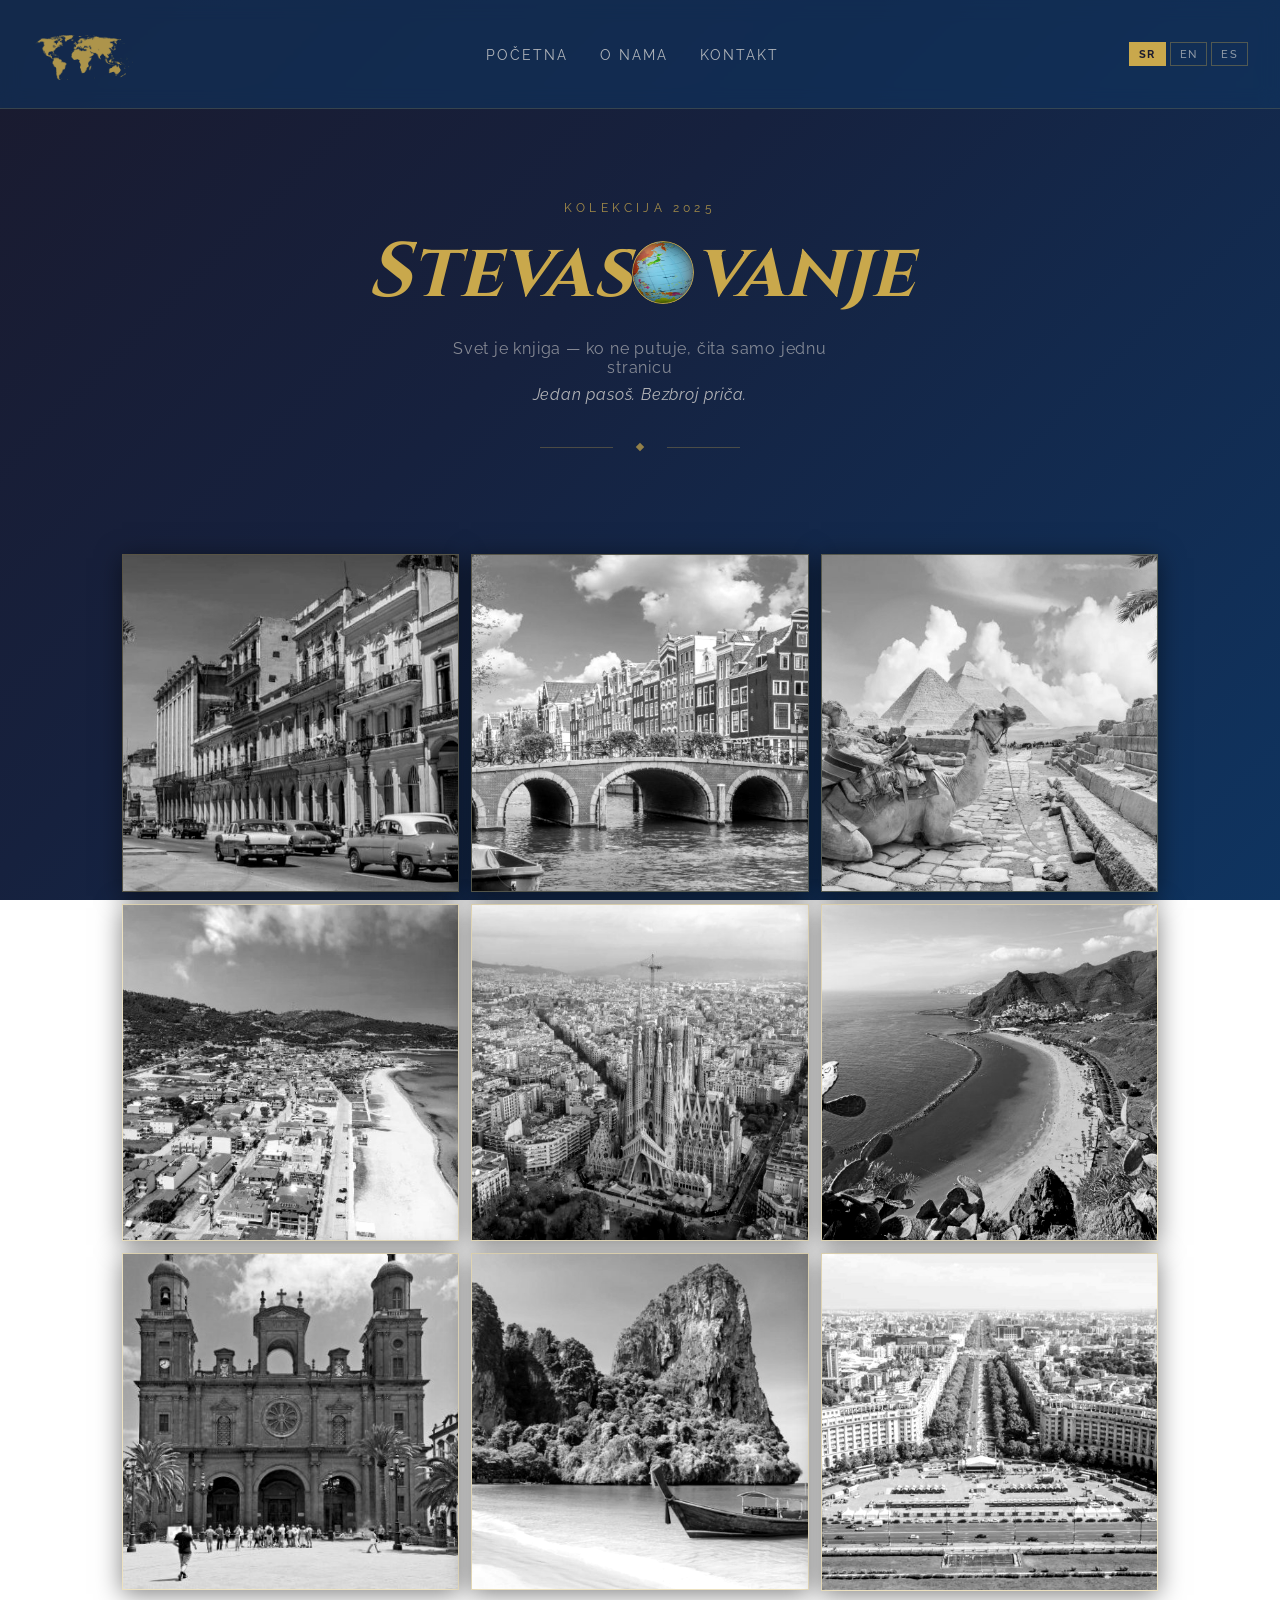
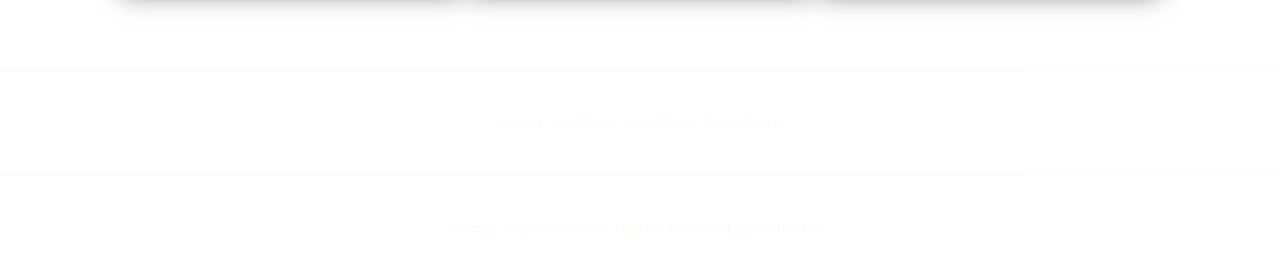
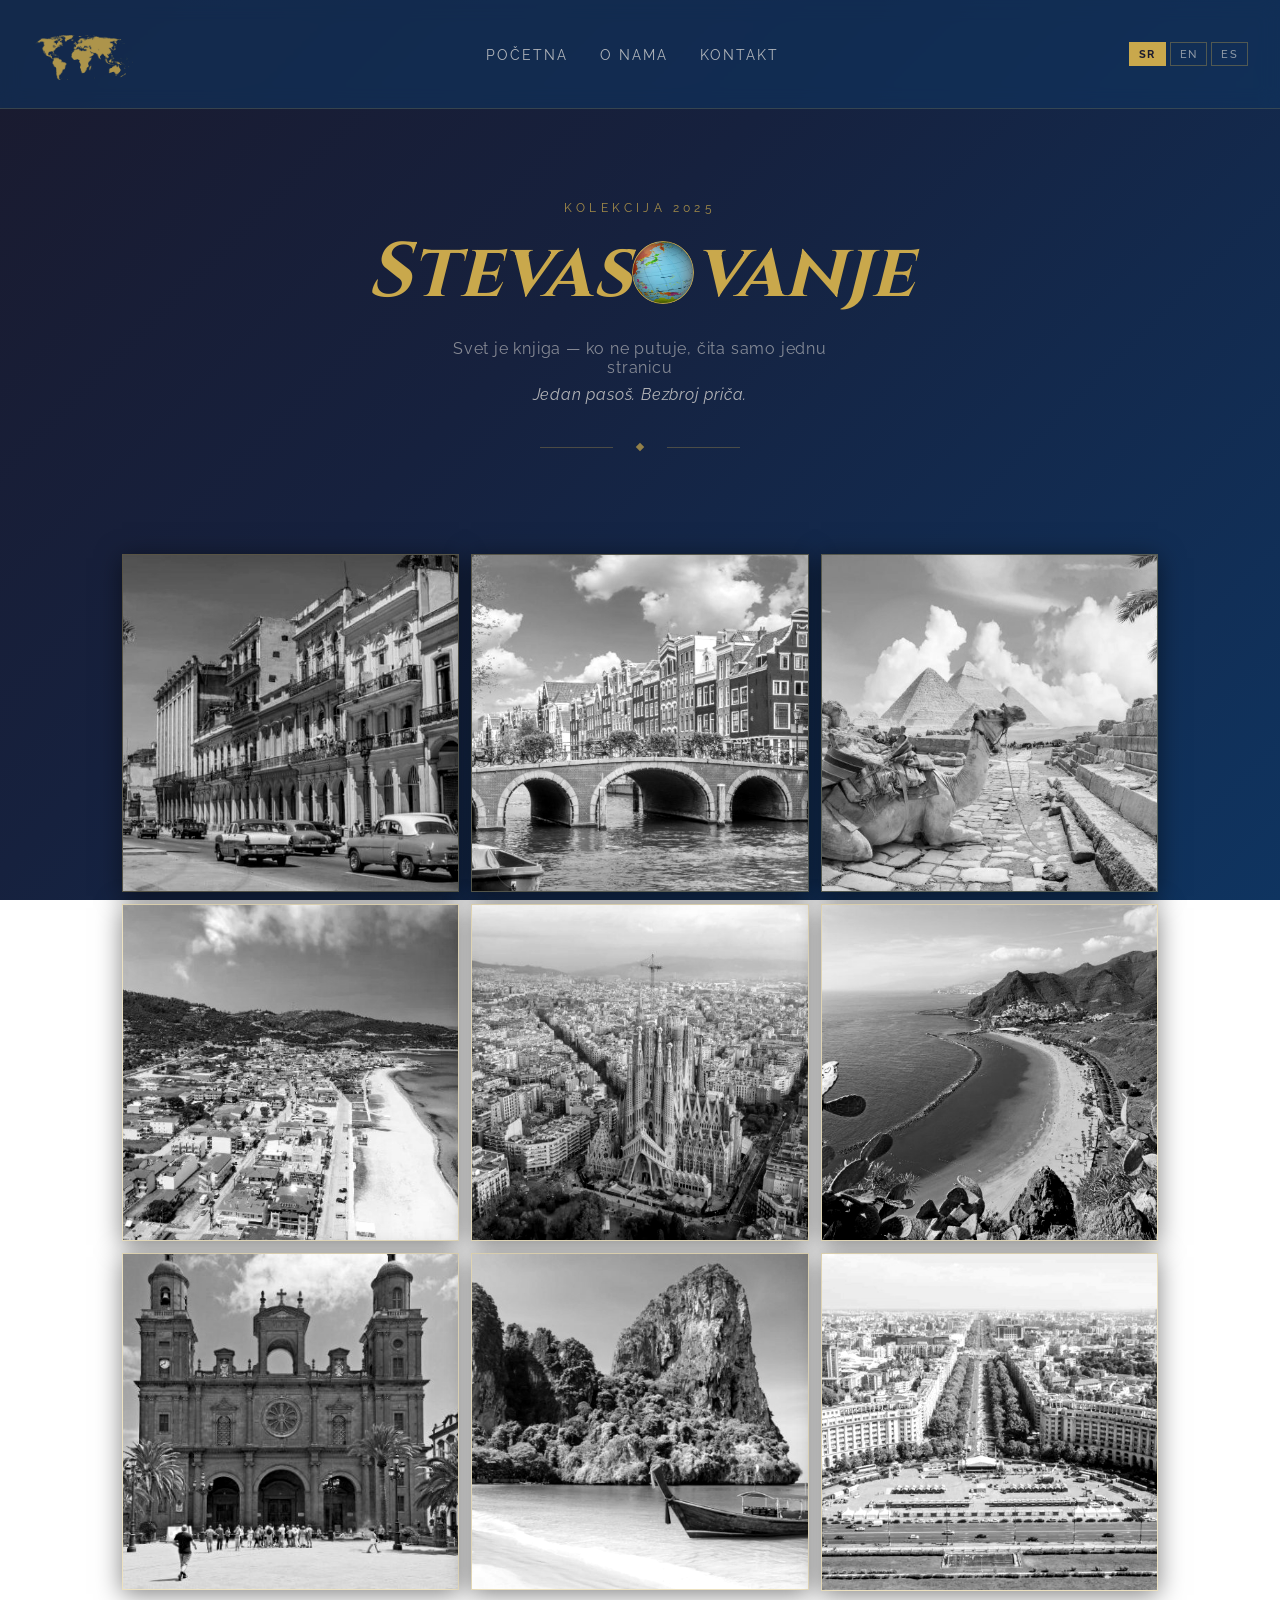
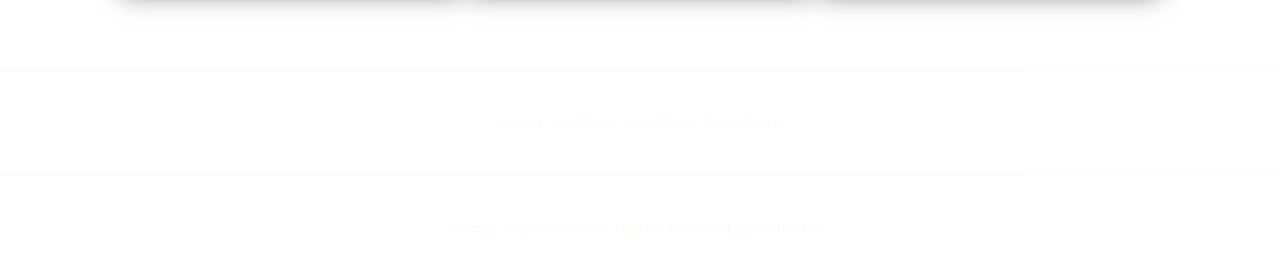
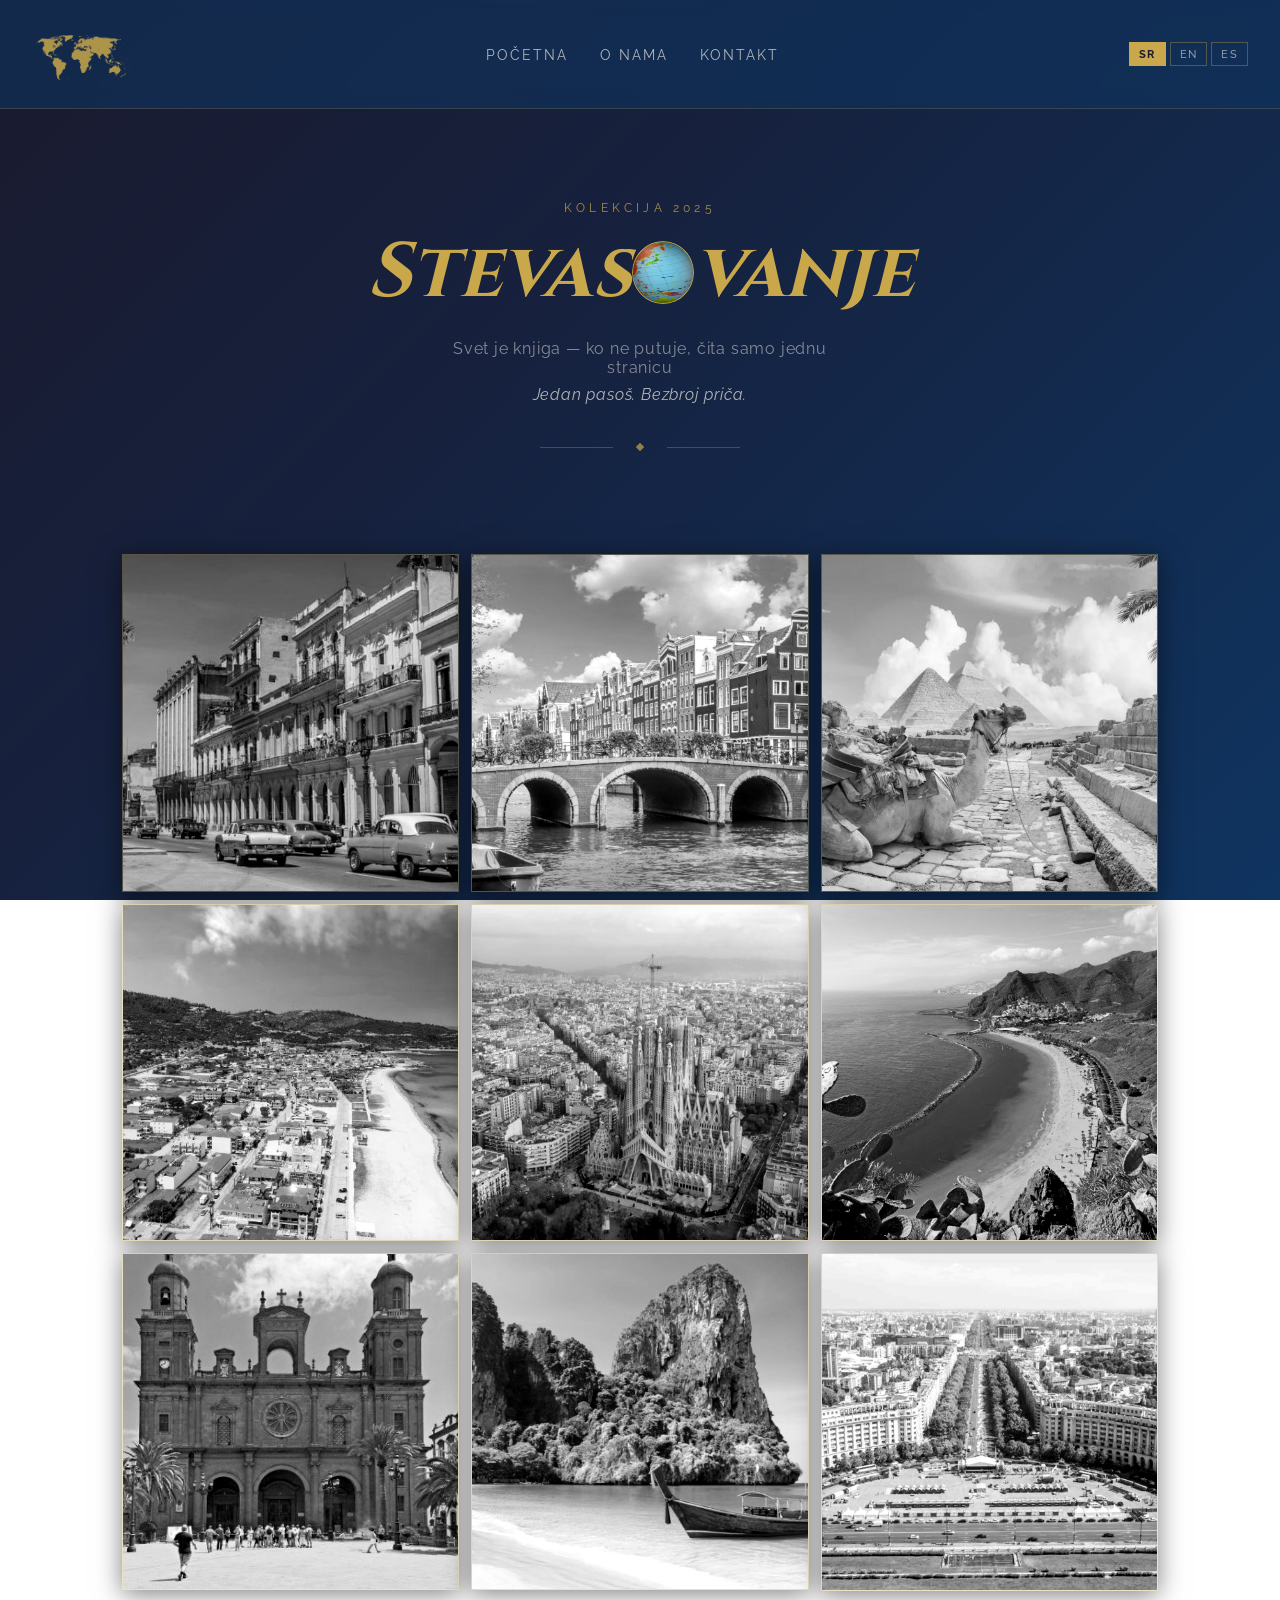
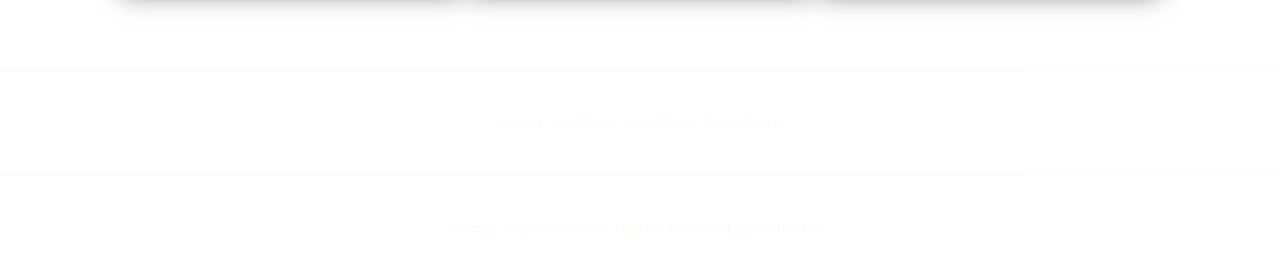
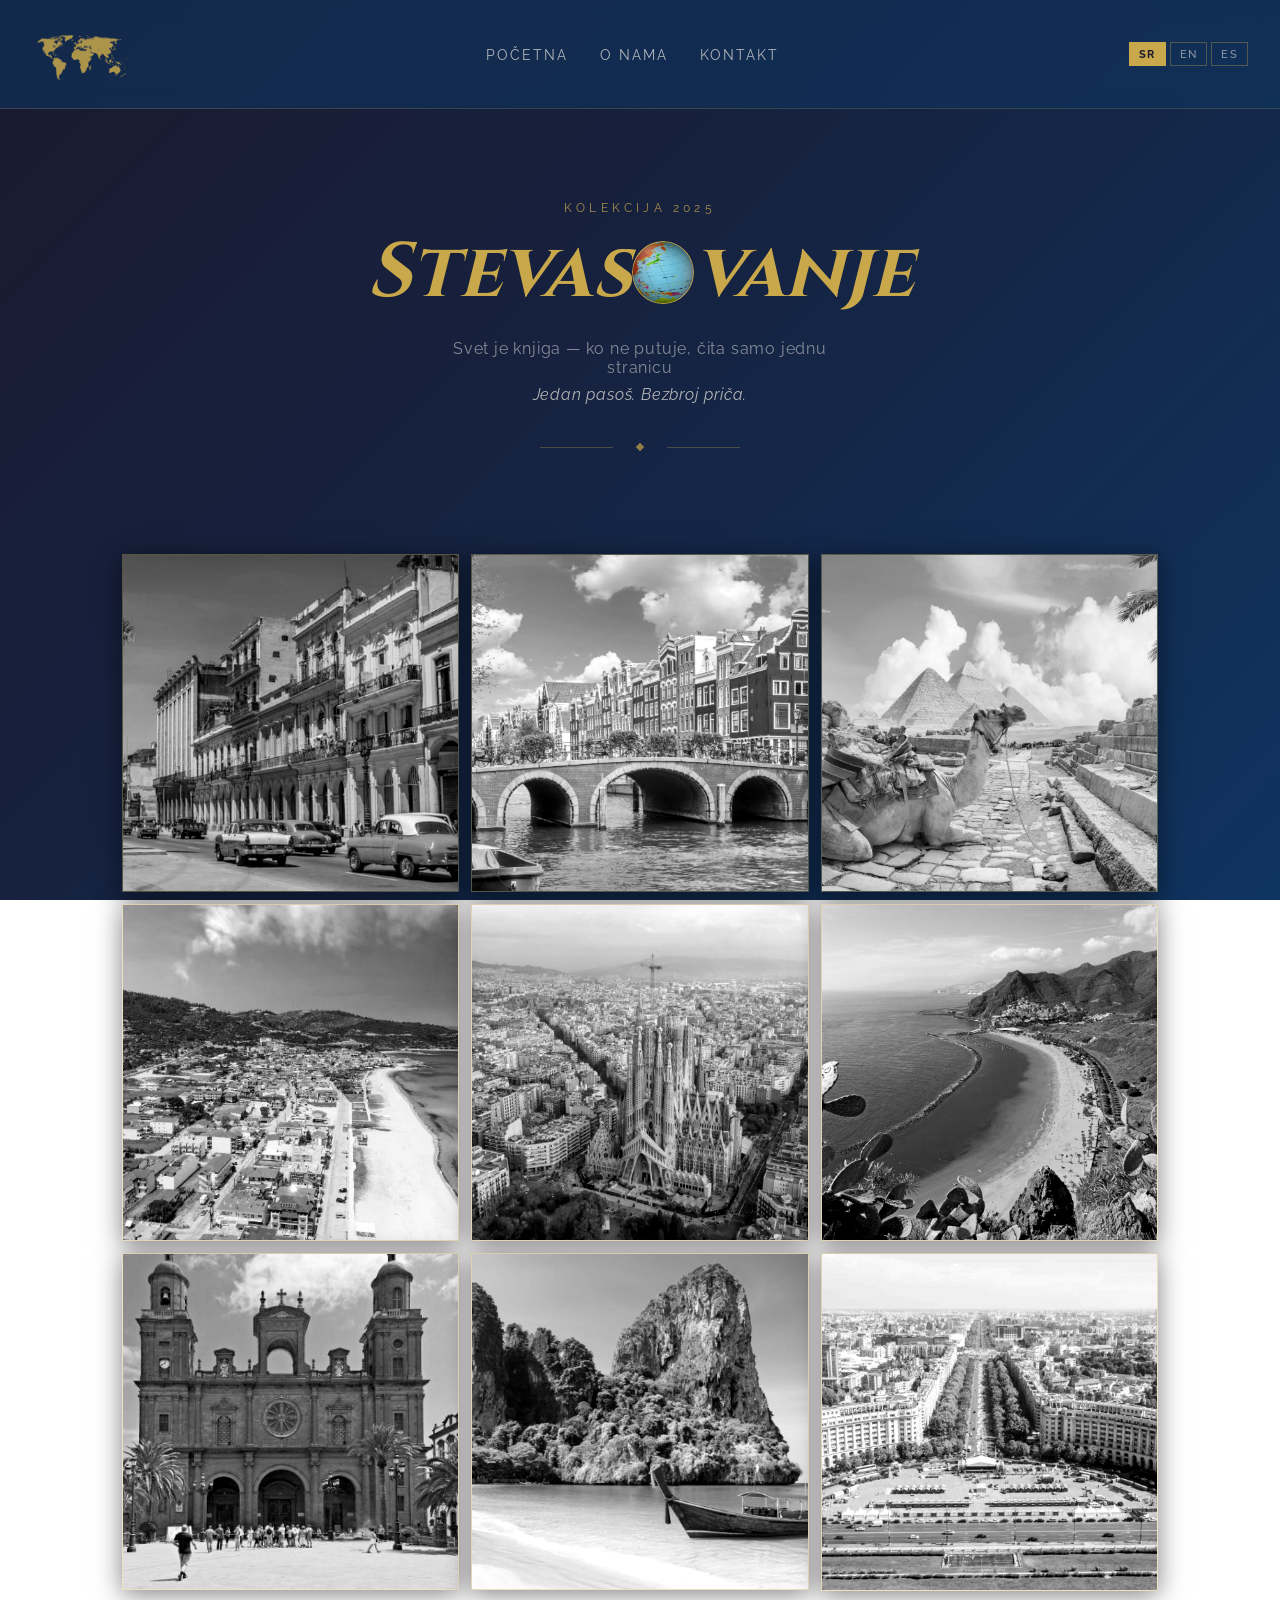
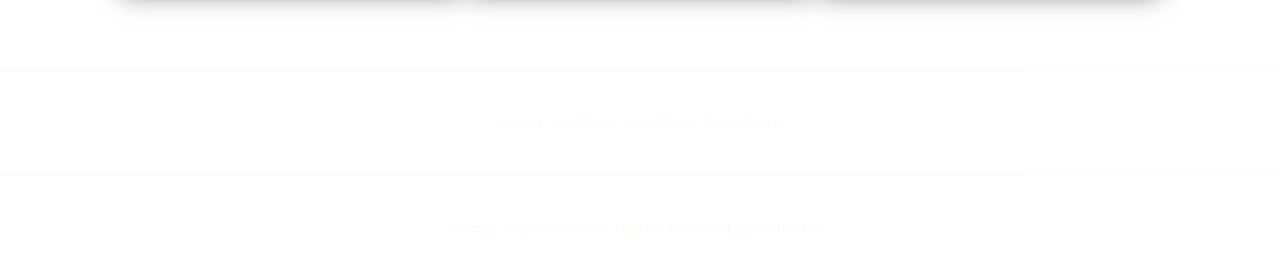
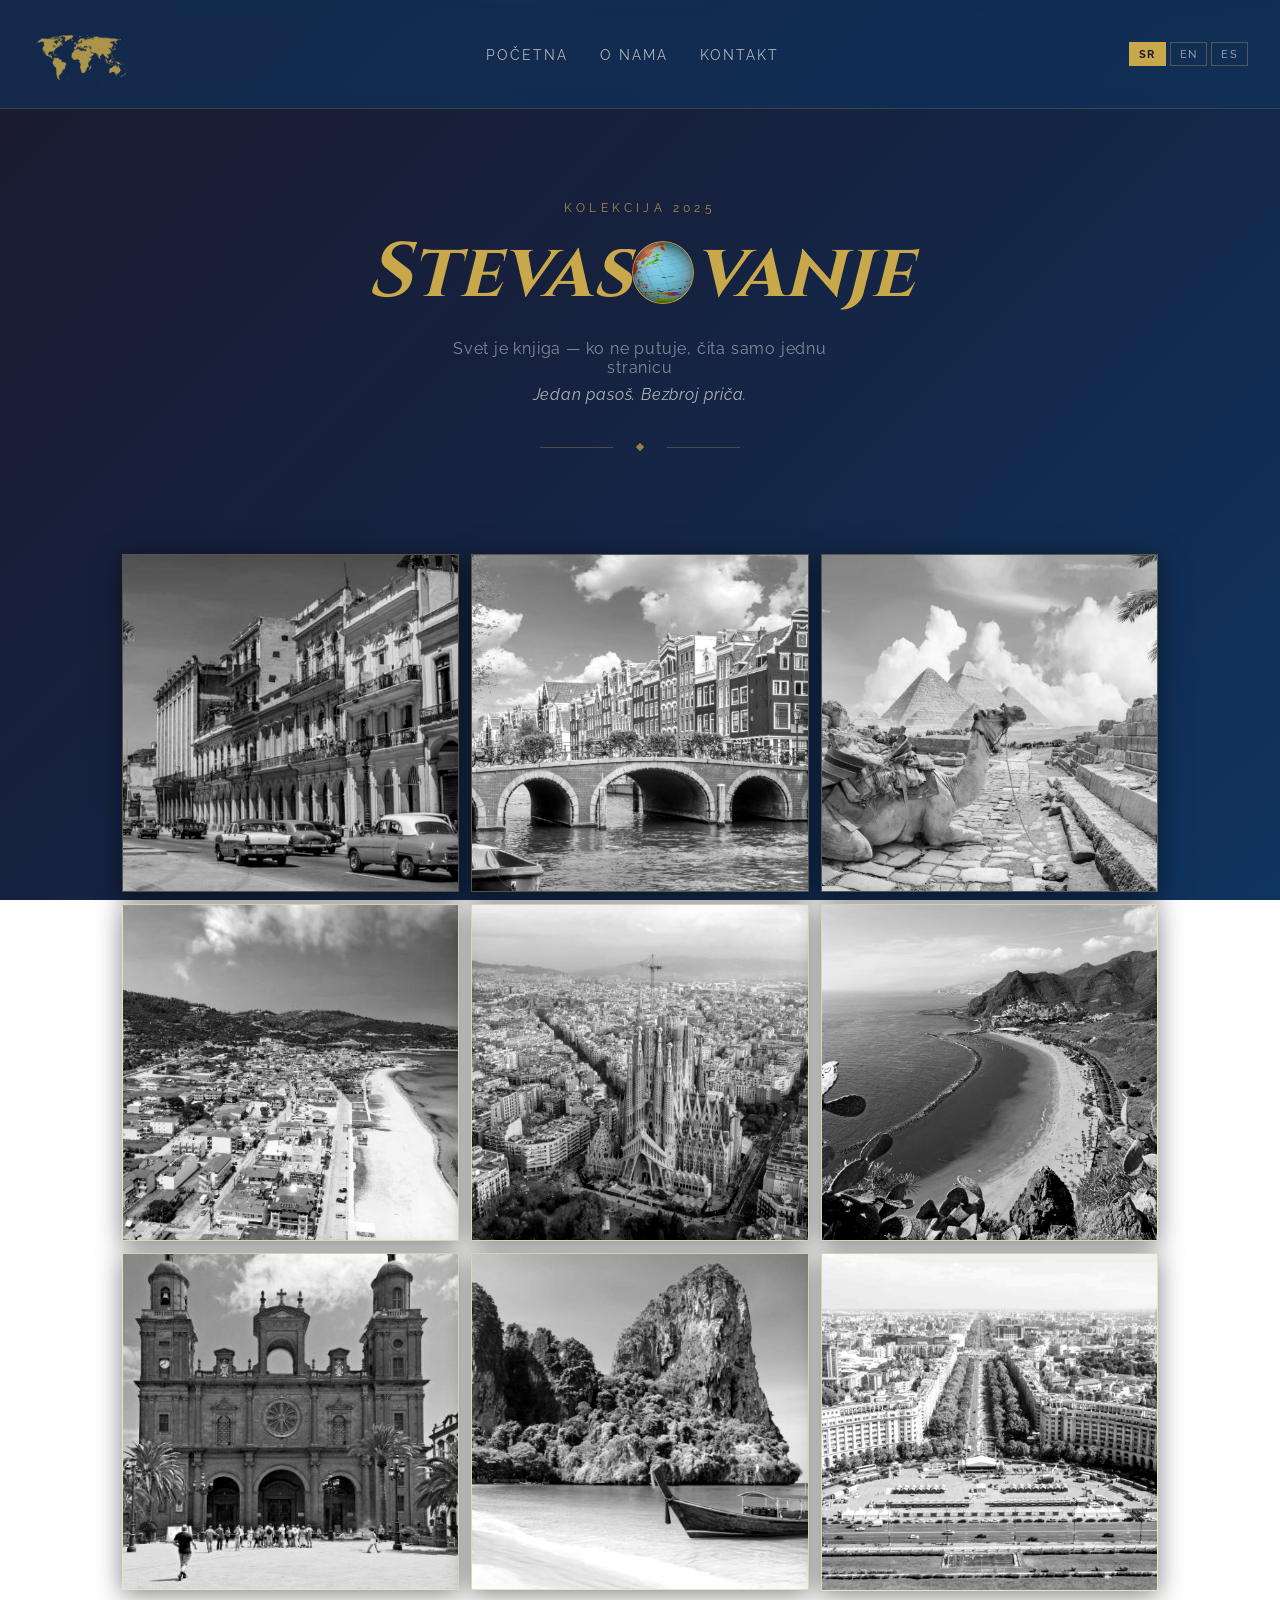
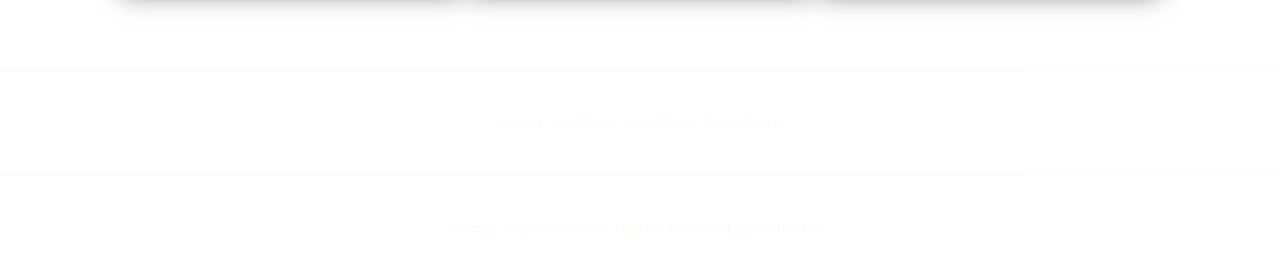
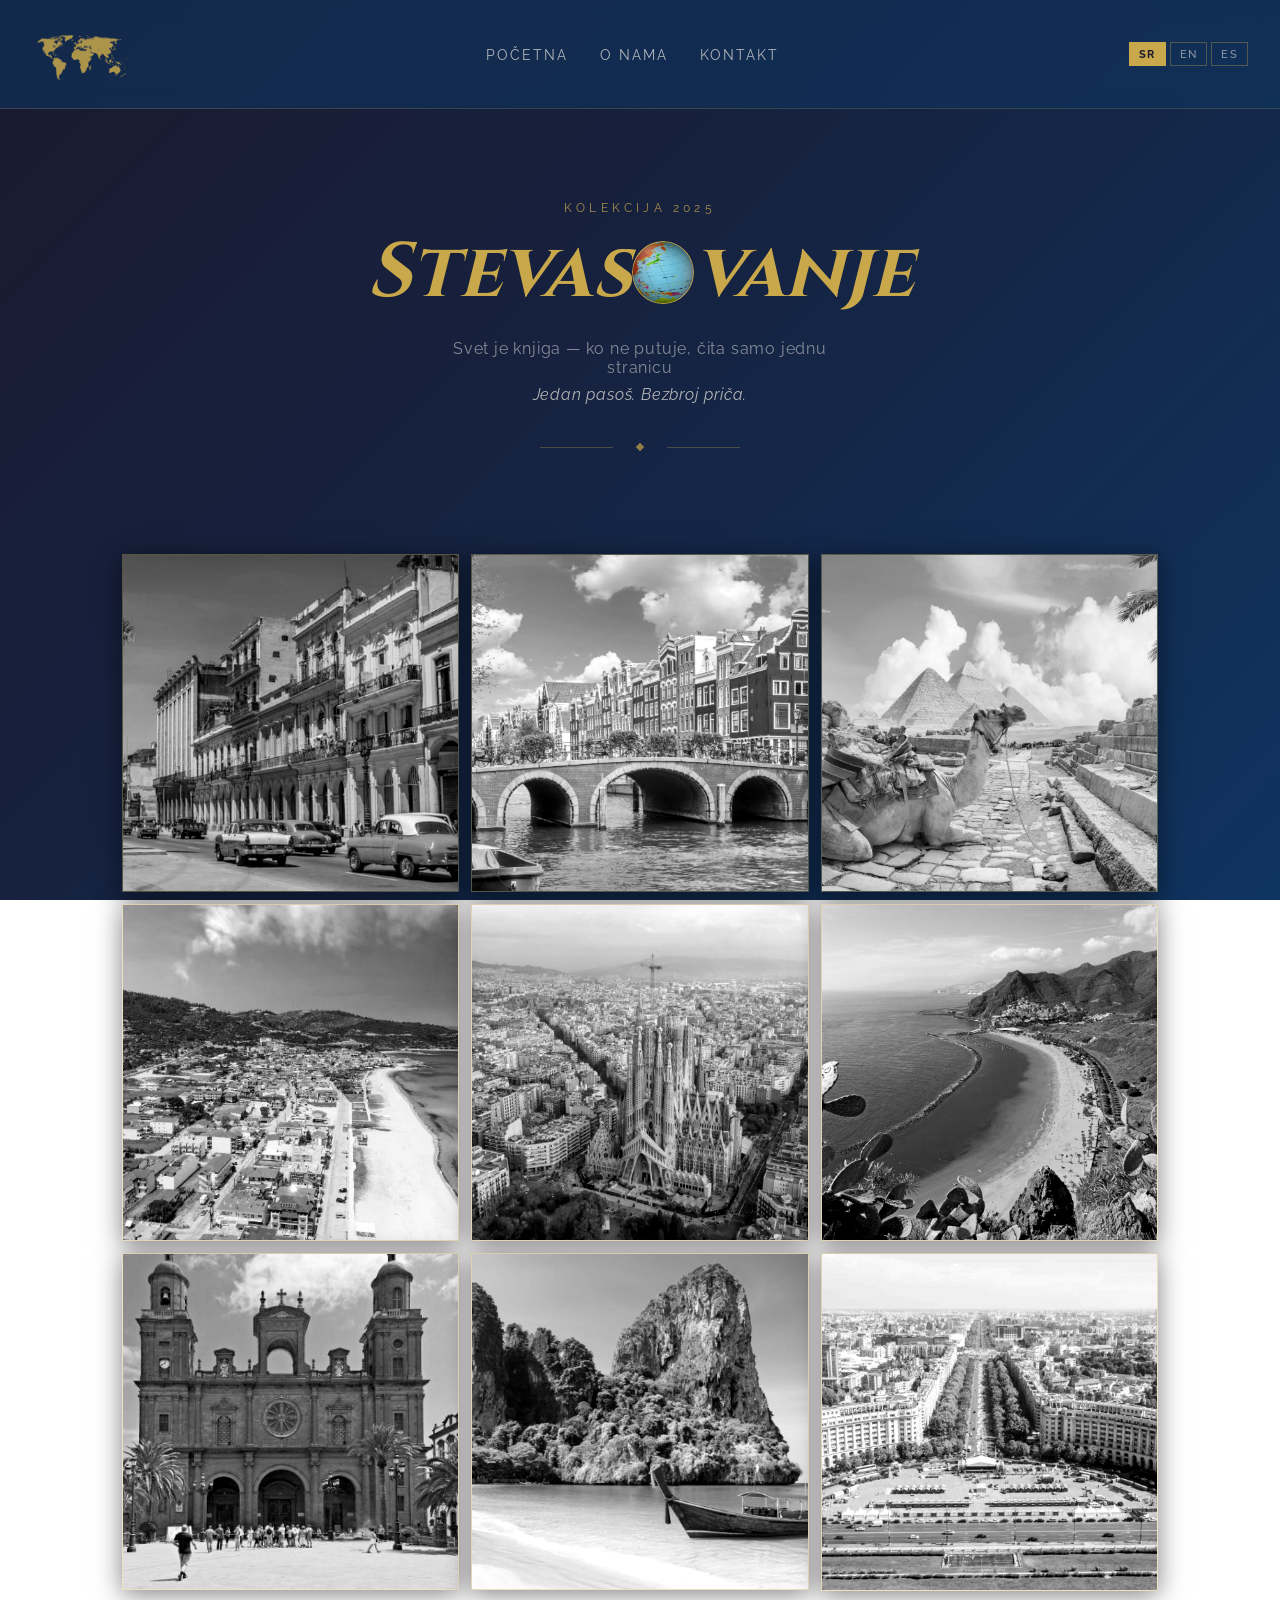
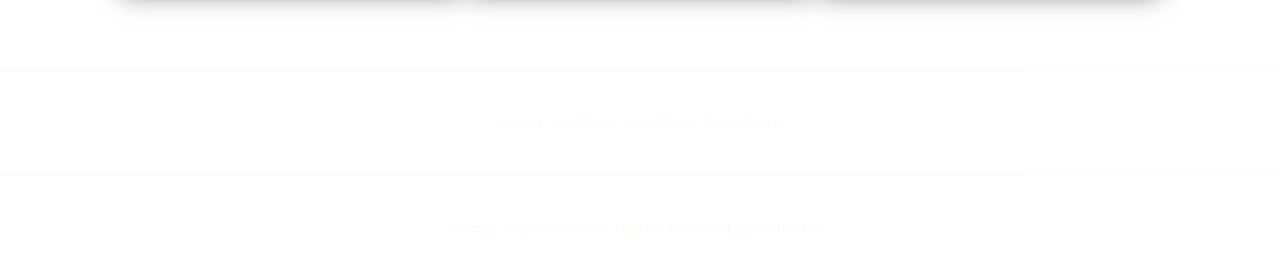
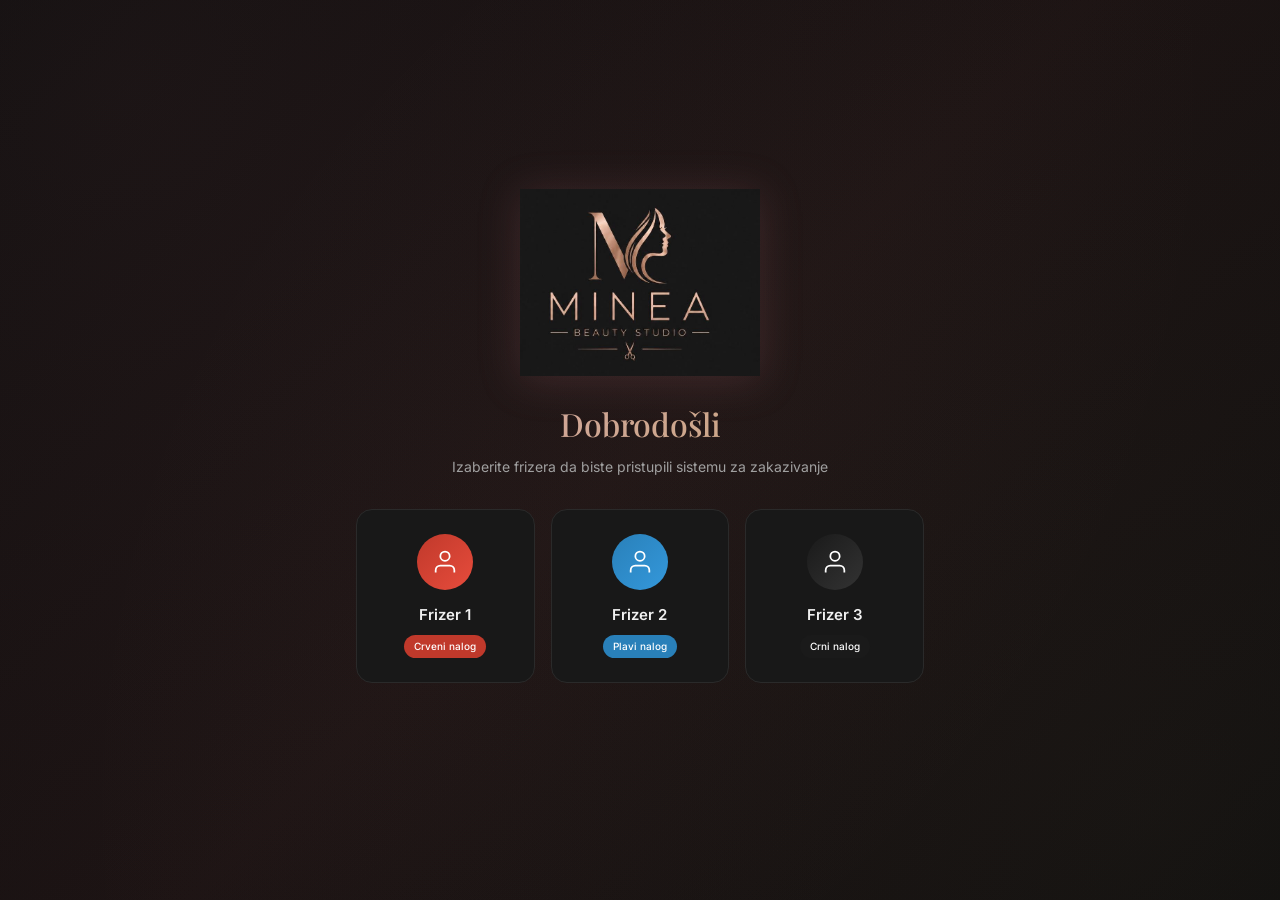
